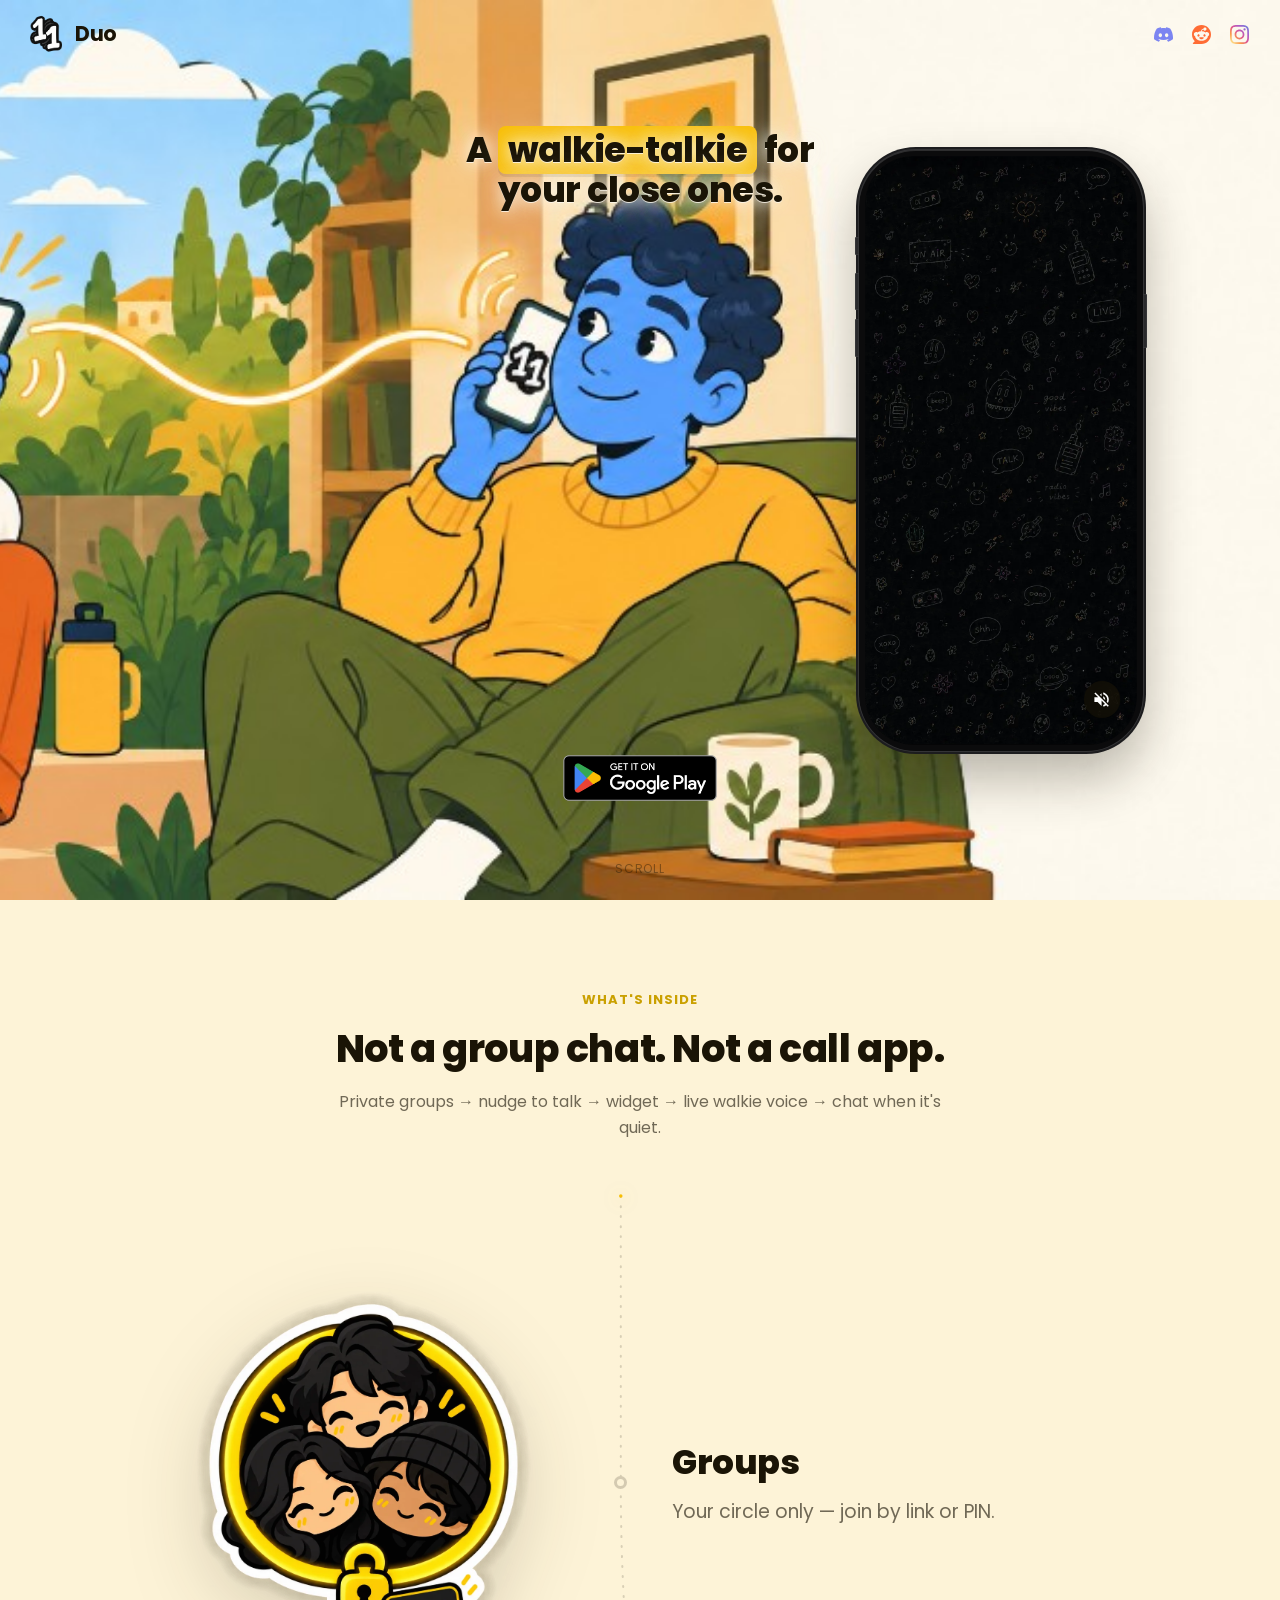
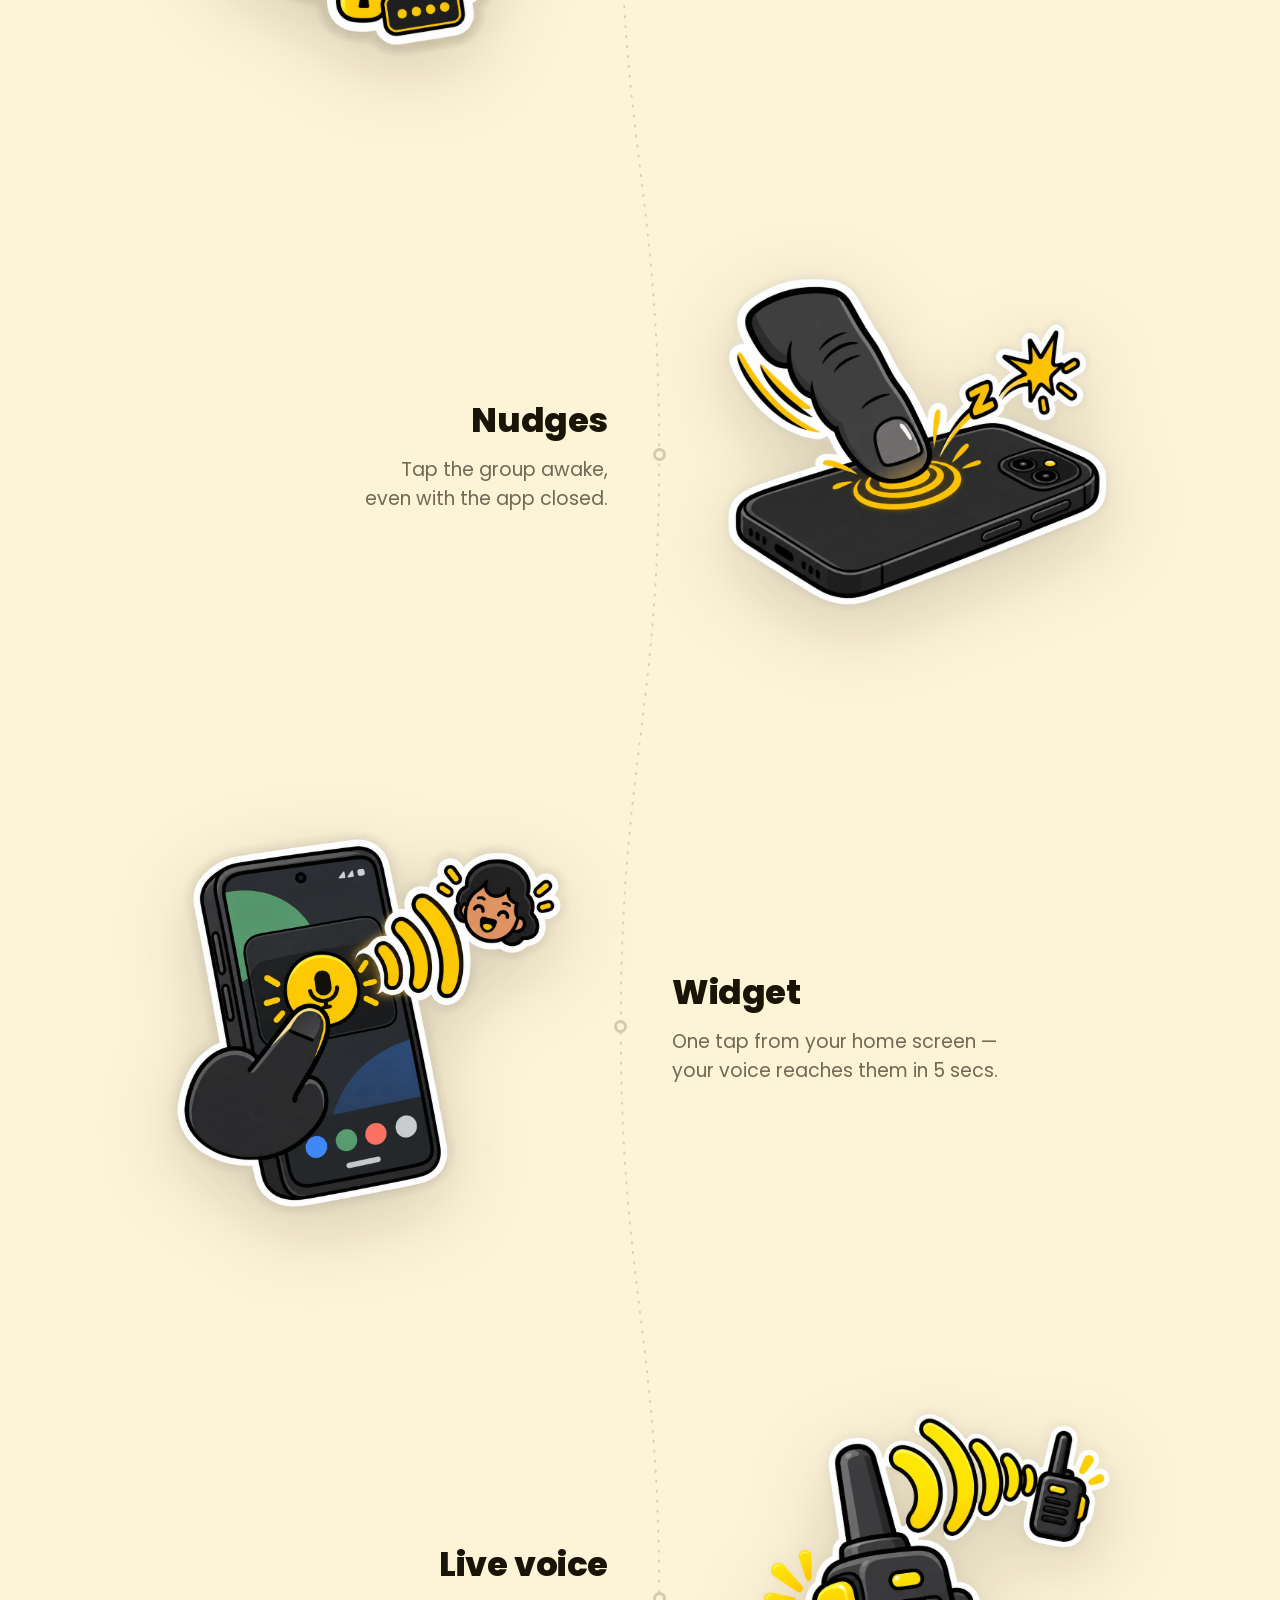
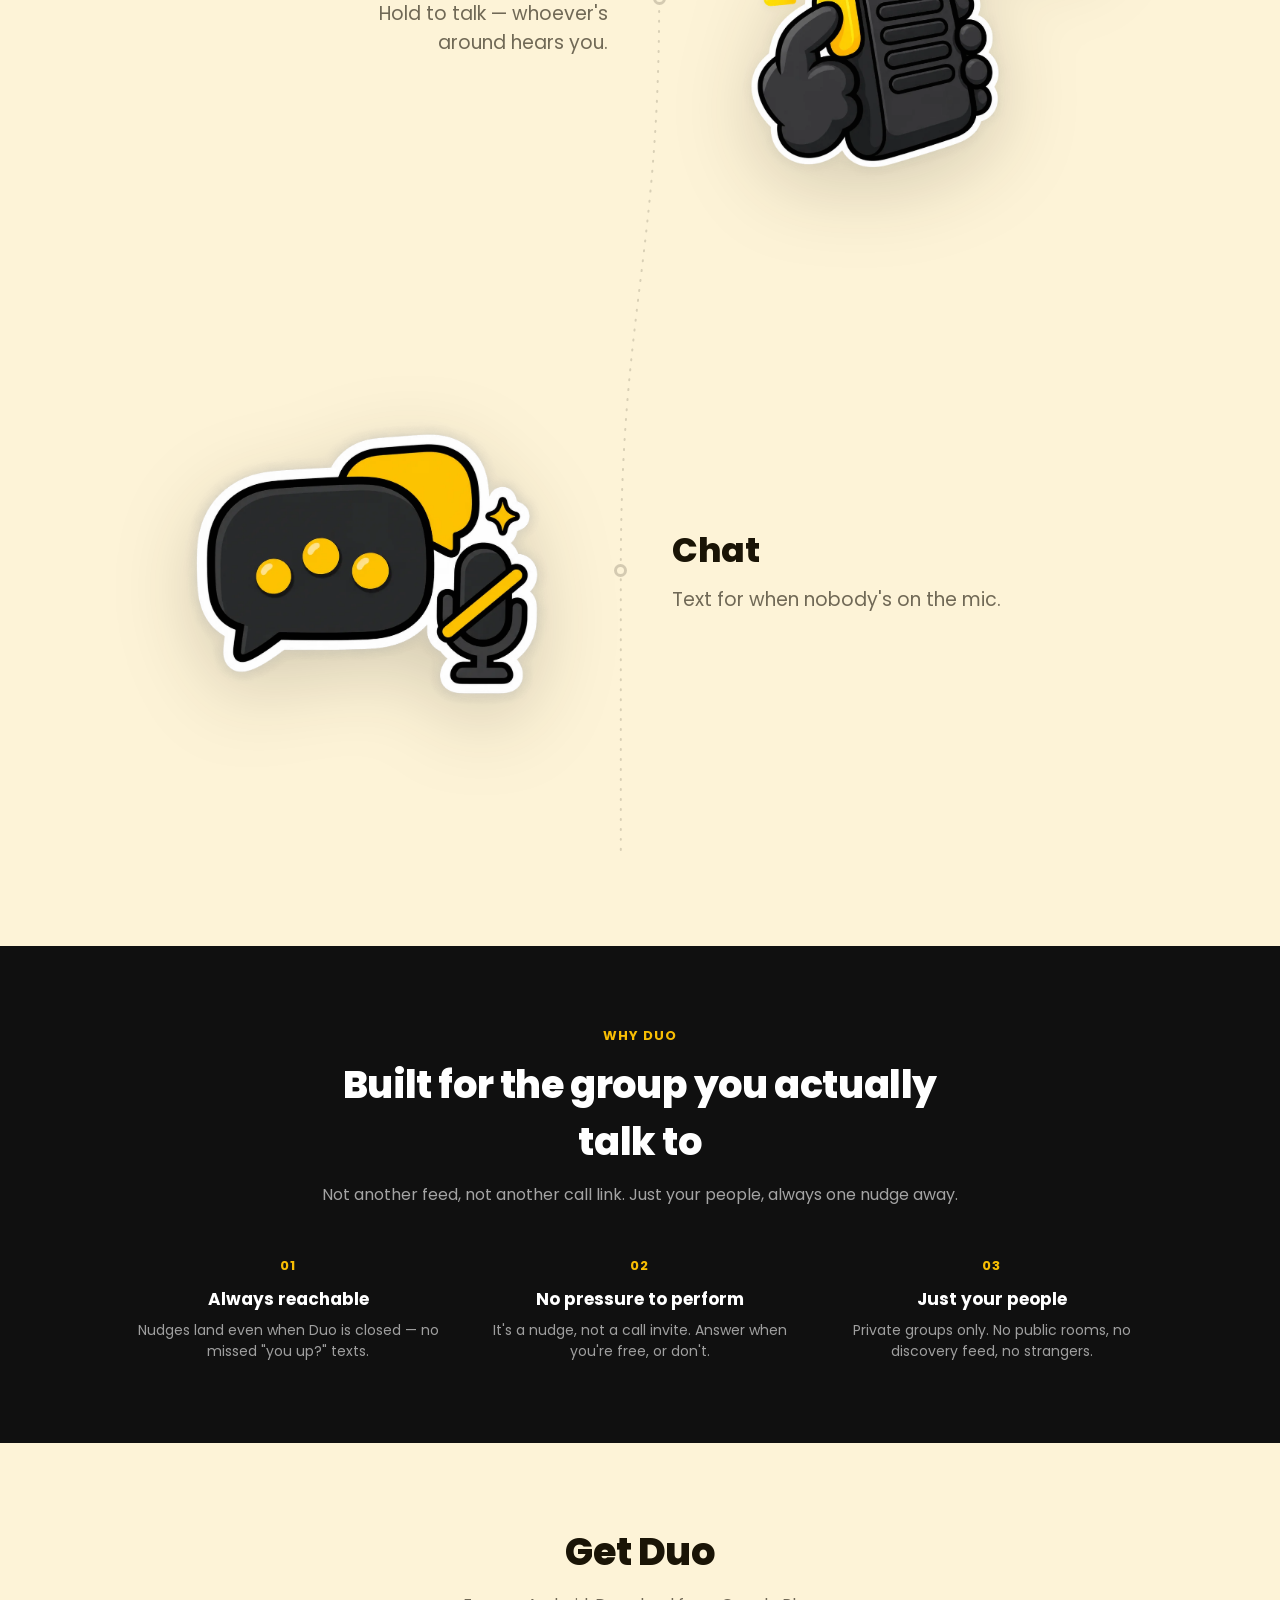
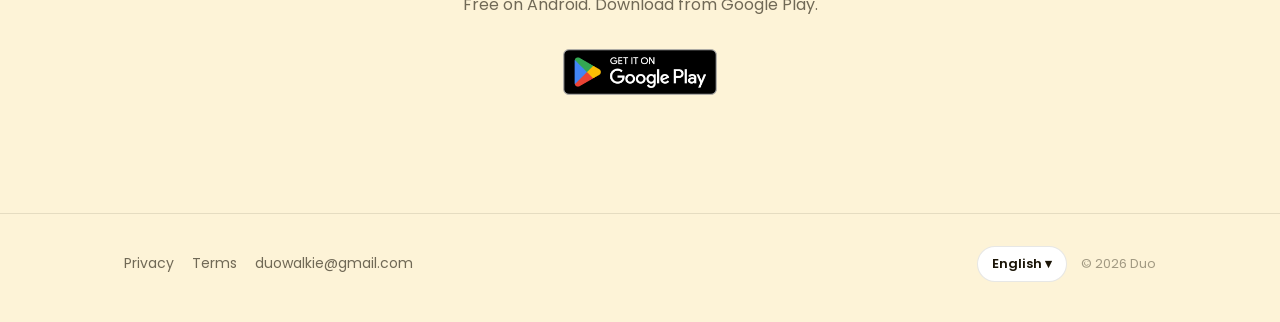
==== trial/index.html @ 5ed01f90 "Updated UI" ====
<!doctype html>
<html lang="en" data-asset-root="../">
<head>
  <meta charset="utf-8" />
  <meta name="viewport" content="width=device-width, initial-scale=1" />
  <title>Duo — a walkie-talkie for your close ones</title>
  <meta name="description" content="Duo lets private friend groups nudge, talk live, and chat. Free on Google Play." />

  <link rel="icon" href="../assets/img/logo.png" />
  <link rel="apple-touch-icon" href="../assets/img/logo.png" />

  <meta property="og:title" content="Duo — a walkie-talkie for your close ones" />
  <meta property="og:description" content="Private groups. Nudges, live voice, and chat." />
  <meta property="og:image" content="../assets/img/logo.png" />
  <meta property="og:type" content="website" />
  <meta name="twitter:card" content="summary" />

  <link rel="preconnect" href="https://fonts.googleapis.com" />
  <link href="https://fonts.googleapis.com/css2?family=Poppins:wght@400;500;600;700;800&display=swap" rel="stylesheet" />

  <link rel="stylesheet" href="../css/style.css" />
</head>
<body class="home home-trial">

  <header class="site-header">
    <div class="wrap">
      <a class="brand" href="../index.html" aria-label="Duo — home">
        <img src="../assets/img/logo.png" alt="" width="500" height="500" />
        <span class="brand-name">Duo</span>
      </a>

      <nav class="social-list" aria-label="Duo on social media">
        <a class="social-link" href="https://discord.com/invite/8R8MMz2Cd" target="_blank" rel="noopener" aria-label="Duo on Discord">
          <img src="../assets/icons/discord.svg" alt="" width="18" height="18" loading="lazy" decoding="async" />
        </a>
        <a class="social-link" href="https://www.reddit.com/r/DuoWalkie/" target="_blank" rel="noopener" aria-label="Duo on Reddit">
          <img src="../assets/icons/reddit.svg" alt="" width="18" height="18" loading="lazy" decoding="async" />
        </a>
        <a class="social-link" href="https://www.instagram.com/duo.walkie" target="_blank" rel="noopener" aria-label="Duo on Instagram">
          <img src="../assets/icons/instagram.svg" alt="" width="18" height="18" loading="lazy" decoding="async" />
        </a>
      </nav>
    </div>
  </header>

  <!-- ================= HERO ================= -->
  <section class="hero">
    <div class="hero-stage">
      <div class="hero-copy">
        <h1 class="hero-tagline" data-i18n="hero.tagline">
          A <span class="accent">walkie-talkie</span> for your close ones.
        </h1>

        <!-- <p class="hero-sub" data-i18n="hero.sub">
          Private groups. Nudges when you want to talk. Live voice when someone's around. Chat the rest of the time.
        </p> -->

        <div class="hero-actions">
          <a class="play-badge" href="https://play.google.com/store/apps/details?id=app.oneone.one_one_app" target="_blank" rel="noopener">
            <img
              src="../assets/img/google-play-badge.png"
              data-i18n-attr="alt:play.alt"
              alt="Get Duo on Google Play"
            />
          </a>
        </div>
      </div>

      <div class="hero-visual">
        <div class="phone-shell">
          <span class="phone-btn phone-btn-silent" aria-hidden="true"></span>
          <span class="phone-btn phone-btn-vol-up" aria-hidden="true"></span>
          <span class="phone-btn phone-btn-vol-down" aria-hidden="true"></span>
          <span class="phone-btn phone-btn-power" aria-hidden="true"></span>
          <div class="phone-screen">
            <video
              class="phone-video"
              data-phone-video
              src="../assets/img/app-demo.mp4"
              poster="../assets/img/app-screen.webp"
              width="852"
              height="1846"
              autoplay
              muted
              loop
              playsinline
              preload="auto"
              aria-label="Duo app demo"
            ></video>
            <button
              type="button"
              class="phone-audio"
              data-phone-audio
              aria-pressed="false"
              data-i18n-attr="aria-label:hero.unmute"
              aria-label="Unmute demo"
            >
              <svg class="phone-audio-icon phone-audio-icon-mute" viewBox="0 0 24 24" aria-hidden="true" focusable="false">
                <path fill="currentColor" d="M16.5 12c0-1.77-1.02-3.29-2.5-4.03v2.21l2.45 2.45c.03-.2.05-.41.05-.63zm2.5 0c0 .94-.2 1.82-.54 2.64l1.51 1.51C20.63 14.91 21 13.5 21 12c0-4.28-2.99-7.86-7-8.77v2.06c2.89.86 5 3.54 5 6.71zM4.27 3 3 4.27 7.73 9H3v6h4l5 5v-6.73l4.25 4.25c-.67.52-1.42.93-2.25 1.18v2.06c1.38-.31 2.63-.95 3.69-1.81L19.73 21 21 19.73l-9-9L4.27 3zM12 4 9.91 6.09 12 8.18V4z"/>
              </svg>
              <svg class="phone-audio-icon phone-audio-icon-on" viewBox="0 0 24 24" aria-hidden="true" focusable="false">
                <path fill="currentColor" d="M3 9v6h4l5 5V4L7 9H3zm13.5 3c0-1.77-1.02-3.29-2.5-4.03v8.05c1.48-.73 2.5-2.25 2.5-4.02zM14 3.23v2.06c2.89.86 5 3.54 5 6.71s-2.11 5.85-5 6.71v2.06c4.01-.91 7-4.49 7-8.77s-2.99-7.86-7-8.77z"/>
              </svg>
            </button>
          </div>
        </div>
      </div>
    </div>

    <div class="scroll-hint" data-i18n="hero.scroll">scroll</div>
  </section>

  <!-- ================= FEATURES ================= -->
  <section class="section features" id="features">
    <div class="wrap">
      <div class="section-head">
        <p class="section-kicker" data-i18n="features.kicker">What's inside</p>
        <h2 class="section-title" data-i18n="features.title">Not a group chat. Not a call app.</h2>
        <p class="section-body" data-i18n="features.body">
          Private groups → nudge to talk → widget → live walkie voice → chat when it's quiet.
        </p>
      </div>

      <div class="feature-list" data-feature-flow>
        <!-- The connecting line: geometry is measured from the real feature
             positions in js/main.js, then drawn in as the page scrolls. -->
        <svg class="feature-line" aria-hidden="true" preserveAspectRatio="none">
          <path class="feature-line-track" fill="none" vector-effect="non-scaling-stroke" />
          <path class="feature-line-flow" fill="none" vector-effect="non-scaling-stroke" />
        </svg>

        <article class="feature reveal">
          <span class="feature-node" aria-hidden="true"></span>
          <div class="feature-art">
            <picture>
              <source srcset="../assets/stickers/feature-groups.webp" type="image/webp" />
              <img src="../assets/stickers/feature-groups.png" width="1129" height="1129" alt="" loading="lazy" decoding="async" />
            </picture>
          </div>
          <div class="feature-say">
            <h3 data-i18n="features.groups.title">Groups</h3>
            <p data-i18n="features.groups.body">Your circle only — join by link or PIN.</p>
          </div>
        </article>

        <article class="feature reveal">
          <span class="feature-node" aria-hidden="true"></span>
          <div class="feature-art">
            <picture>
              <source srcset="../assets/stickers/feature-nudges.webp" type="image/webp" />
              <img src="../assets/stickers/feature-nudges.png" width="1129" height="1129" alt="" loading="lazy" decoding="async" />
            </picture>
          </div>
          <div class="feature-say">
            <h3 data-i18n="features.nudges.title">Nudges</h3>
            <p data-i18n="features.nudges.body">Tap the group awake, even with the app closed.</p>
          </div>
        </article>

        <article class="feature reveal">
          <span class="feature-node" aria-hidden="true"></span>
          <div class="feature-art">
            <picture>
              <source srcset="../assets/stickers/widget.webp" type="image/webp" />
              <img src="../assets/stickers/widget.png" width="1254" height="1254" alt="" loading="lazy" decoding="async" />
            </picture>
          </div>
          <div class="feature-say">
            <h3 data-i18n="features.widget.title">Widget</h3>
            <p data-i18n="features.widget.body">One tap from your home screen — your voice reaches them in 5 secs.</p>
          </div>
        </article>

        <article class="feature reveal">
          <span class="feature-node" aria-hidden="true"></span>
          <div class="feature-art">
            <picture>
              <source srcset="../assets/stickers/feature-voice.webp" type="image/webp" />
              <img src="../assets/stickers/feature-voice.png" width="1129" height="1129" alt="" loading="lazy" decoding="async" />
            </picture>
          </div>
          <div class="feature-say">
            <h3 data-i18n="features.voice.title">Live voice</h3>
            <p data-i18n="features.voice.body">Hold to talk — whoever's around hears you.</p>
          </div>
        </article>

        <article class="feature reveal">
          <span class="feature-node" aria-hidden="true"></span>
          <div class="feature-art">
            <picture>
              <source srcset="../assets/stickers/feature-chat.webp" type="image/webp" />
              <img src="../assets/stickers/feature-chat.png" width="1129" height="1129" alt="" loading="lazy" decoding="async" />
            </picture>
          </div>
          <div class="feature-say">
            <h3 data-i18n="features.chat.title">Chat</h3>
            <p data-i18n="features.chat.body">Text for when nobody's on the mic.</p>
          </div>
        </article>
      </div>
    </div>
  </section>

  <!-- ================= USP ================= -->
  <section class="usp-band">
    <div class="wrap">
      <div class="section-head">
        <p class="section-kicker" data-i18n="usp.kicker">Why Duo</p>
        <h2 class="section-title" data-i18n="usp.title">Built for the group you actually talk to</h2>
        <p class="section-body" data-i18n="usp.body">
          Not another feed, not another call link. Just your people, always one nudge away.
        </p>
      </div>

      <div class="usp-grid">
        <div class="usp-item">
          <div class="num" data-i18n="usp.1.num">01</div>
          <h4 data-i18n="usp.1.title">Always reachable</h4>
          <p data-i18n="usp.1.body">Nudges land even when Duo is closed — no missed "you up?" texts.</p>
        </div>
        <div class="usp-item">
          <div class="num" data-i18n="usp.2.num">02</div>
          <h4 data-i18n="usp.2.title">No pressure to perform</h4>
          <p data-i18n="usp.2.body">It's a nudge, not a call invite. Answer when you're free, or don't.</p>
        </div>
        <div class="usp-item">
          <div class="num" data-i18n="usp.3.num">03</div>
          <h4 data-i18n="usp.3.title">Just your people</h4>
          <p data-i18n="usp.3.body">Private groups only. No public rooms, no discovery feed, no strangers.</p>
        </div>
      </div>
    </div>
  </section>

  <!-- ================= CTA ================= -->
  <section class="cta-band">
    <div class="wrap">
      <h2 class="section-title" data-i18n="cta.title">Get Duo</h2>
      <p class="section-body" data-i18n="cta.body">Free on Android. Download from Google Play.</p>
      <a class="play-badge" href="https://play.google.com/store/apps/details?id=app.oneone.one_one_app" target="_blank" rel="noopener">
        <img
          src="../assets/img/google-play-badge.png"
          data-i18n-attr="alt:play.alt"
          alt="Get Duo on Google Play"
        />
      </a>
    </div>
  </section>

  <footer class="site-footer">
    <div class="wrap">
      <!-- socials now live in the header, top right -->
      <div class="footer-links">
        <a href="../privacy.html" data-i18n="nav.privacy">Privacy</a>
        <a href="../terms.html" data-i18n="nav.terms">Terms</a>
        <a href="mailto:duowalkie@gmail.com">duowalkie@gmail.com</a>
      </div>

      <div class="footer-meta">
        <div class="lang-switch">
          <button type="button" class="lang-current">English ▾</button>
          <div class="lang-menu"></div>
        </div>
        <div class="footer-copy" data-i18n="footer.copy">© 2026 Duo</div>
      </div>
    </div>
  </footer>

  <script src="../js/i18n.js"></script>
  <script src="../js/main.js"></script>
</body>
</html>
---- css/style.css ----
/* Duo marketing site — shared styles */

:root {
  --yellow: #f8be03;
  --yellow-deep: #caa000;
  --bg: #fdf3d7;              /* light warm tint of brand yellow */
  --bg-soft: #fbe9b8;
  --ink: #1a1406;             /* near-black, warm */
  --ink-soft: rgba(26, 20, 6, 0.62);
  --ink-faint: rgba(26, 20, 6, 0.4);
  --card: #ffffff;
  --card-border: rgba(26, 20, 6, 0.1);
  --phone-frame: #101010;
  --max: 1080px;
  --radius: 20px;
  --header-h: 68px;           /* 44px mark + 12px padding top and bottom */
}

* { box-sizing: border-box; }

html, body {
  margin: 0;
  padding: 0;
}

body {
  background: var(--bg);
  color: var(--ink);
  font-family: "Poppins", -apple-system, "Segoe UI", Roboto, sans-serif;
  -webkit-font-smoothing: antialiased;
  overflow-x: hidden;
}

img { max-width: 100%; display: block; }

a { color: inherit; text-decoration: none; }

.wrap {
  max-width: var(--max);
  margin: 0 auto;
  padding: 0 24px;
  position: relative;
}

/* ---------- header ---------- */

.site-header {
  position: sticky;
  top: 0;
  z-index: 40;
  background: linear-gradient(to bottom, rgba(253, 243, 215, 0.92), rgba(253, 243, 215, 0.7));
  backdrop-filter: blur(6px);
  transition: background 0.25s ease, backdrop-filter 0.25s ease;
}

/* On the homepage the hero art runs up underneath the bar, so the bar starts
   clear and only takes a background once you have scrolled off the top. */
.home .site-header {
  background: none;
  backdrop-filter: none;
}

.home .site-header.is-stuck {
  background: linear-gradient(to bottom, rgba(253, 243, 215, 0.92), rgba(253, 243, 215, 0.7));
  backdrop-filter: blur(6px);
}

/* full bleed: brand hard left, socials hard right */
.site-header .wrap {
  max-width: none;
  display: flex;
  align-items: center;
  justify-content: space-between;
  gap: 16px;
  padding: 12px clamp(14px, 1.8vw, 30px);
}

.brand {
  display: inline-flex;
  align-items: center;
  gap: 8px;
  text-decoration: none;
  color: var(--ink);
}

.brand img { height: 44px; width: 44px; }

.brand-name {
  font-size: 1.3rem;
  font-weight: 700;
  letter-spacing: -0.02em;
  line-height: 1;
}

/* ---------- social links (header, top right) ---------- */

.social-list {
  display: flex;
  align-items: center;
  gap: 4px;
}

/* icon only, no chrome until you reach for it */
.social-link {
  display: inline-flex;
  align-items: center;
  justify-content: center;
  width: 34px;
  height: 34px;
  border-radius: 50%;
  opacity: 0.78;
  transition: opacity 0.18s ease, background 0.18s ease, transform 0.18s ease;
}

.social-link img {
  width: 19px;
  height: 19px;
  flex: none;
}

.social-link:hover,
.social-link:focus-visible {
  opacity: 1;
  background: rgba(26, 20, 6, 0.06);
  transform: translateY(-1px);
}

/* language switcher (lives in the footer) */

.lang-switch {
  position: relative;
}

.lang-switch button {
  font-family: inherit;
  background: var(--card);
  border: 1px solid var(--card-border);
  border-radius: 999px;
  padding: 7px 14px;
  font-size: 13px;
  font-weight: 600;
  cursor: pointer;
  color: var(--ink);
  display: flex;
  align-items: center;
  gap: 6px;
}

.lang-menu {
  position: absolute;
  left: 0;
  bottom: calc(100% + 8px);
  background: var(--card);
  border: 1px solid var(--card-border);
  border-radius: 14px;
  padding: 6px;
  min-width: 150px;
  box-shadow: 0 12px 30px rgba(26, 20, 6, 0.12);
  display: none;
  flex-direction: column;
  z-index: 5;
}

.lang-menu.open { display: flex; }

.lang-menu button {
  background: none;
  border: none;
  text-align: left;
  padding: 9px 12px;
  border-radius: 9px;
  font-size: 14px;
  font-weight: 500;
  cursor: pointer;
  color: var(--ink);
  font-family: inherit;
}

.lang-menu button:hover,
.lang-menu button[aria-current="true"] {
  background: var(--bg-soft);
}

/* ---------- hero ---------- */

/* The hero reserves an empty lane top and bottom. Those two strips — plus the
   band between the two columns — are the only places stickers are allowed to
   land, which is what keeps them off the copy at every viewport size. */

.hero {
  /* Viewport-relative sizing keeps the composition stable when desktop
     browser zoom changes the CSS viewport dimensions. */
  --phone-w: max(284px, min(20.8vw, 42.5vh));
  position: relative;
  /* one full screen, starting under the header so the art fills it edge to edge */
  min-height: 100vh;
  display: grid;
  padding: 0;
  overflow: hidden;
  margin-top: calc(-1 * var(--header-h));
}

/* The illustration is the left half of the screen, top to bottom. The copy is
   centred on the page, so it straddles the art's right edge; the phone sits
   in the clear right half, vertically centred. */

.hero-explainer {
  position: absolute;
  top: 0;
  left: 0;
  bottom: 0;
  /* Left half of the centred stage — stays locked to the phone column */
  width: 50%;
  margin: 0;
  z-index: 1;
}

.hero-stage {
  position: relative;
  z-index: 2;
  width: 100%;
  min-height: 100%;
  padding: 0 max(20px, 2.6vw);
  display: grid;
  grid-template-columns: minmax(0, 1fr) var(--phone-w);
  align-items: center;
  column-gap: max(16px, 2.5vw);
}

/* full height and centred on the page: the title rides high, the CTA sits low */
.hero-copy {
  position: absolute;
  z-index: 3;
  top: 0;
  bottom: 0;
  left: 50%;
  transform: translateX(-50%);
  width: max(500px, 29vw);
  display: flex;
  flex-direction: column;
  align-items: center;
  justify-content: space-between;
  /* the extra top allowance keeps the headline clear of the header bar */
  padding: calc(var(--header-h) + max(28px, 7vh)) 0 max(36px, 9vh);
  text-align: center;
}

/* the left half of the copy sits on the artwork — a faint halo in the page
   colour keeps it readable there without a panel behind it */
.hero-copy .hero-tagline,
.hero-copy .hero-sub {
  text-shadow:
    0 1px 0 rgba(253, 243, 215, 0.7),
    0 0 16px rgba(253, 243, 215, 0.85),
    0 0 32px rgba(253, 243, 215, 0.6);
}

.hero-actions { margin-top: 0; }

.hero-cta {
  display: flex;
  flex-direction: column;
  align-items: center;
  gap: 14px;
}

.hero-visual {
  grid-column: 2;
  grid-row: 1;
  position: relative;
  width: var(--phone-w);
  justify-self: end;
  /* Pull inward from the right edge so it sits toward centre, still on the right */
  margin-right: calc(max(36px, 7vw) + var(--phone-w) * 0.05);
  align-self: center;
}

/* ---------- hero illustration carousel ---------- *
 * Slides stacked in one frame. The frame clips, so a slide only has to
 * move by its own height to be gone: the outgoing one rides up and out while
 * the next rides up into place. Slides waiting their turn are "parked" below
 * with transitions off, so resetting them is instant and never visible.      */

.hero-carousel {
  position: relative;
  width: 100%;
  height: 100%;
  overflow: hidden;
  background: var(--bg);
}

.hero-slide {
  position: absolute;
  inset: 0;
  display: block;
  transform: translateY(100%);
  transition: transform 0.9s cubic-bezier(0.66, 0, 0.34, 1);
  will-change: transform;
}

.hero-slide img {
  width: 100%;
  height: 100%;
  object-fit: cover;
  display: block;
}

.hero-slide.is-active { transform: translateY(0); }
.hero-slide.is-out    { transform: translateY(-100%); }
.hero-slide.is-parked { transition: none; }

.hero-tagline {
  font-size: max(34px, min(2.7vw, 4.8vh));
  font-weight: 800;
  letter-spacing: -0.5px;
  line-height: 1.15;
  margin: 0 auto;
  max-width: 22ch;
  text-wrap: balance;
}

.hero-tagline .accent {
  color: var(--ink);
  background: var(--yellow);
  padding: 0 10px;
  border-radius: 8px;
  box-shadow: 0 3px 0 rgba(26,20,6,0.12);
}

.hero-sub {
  font-size: 16px;
  color: var(--ink);
  max-width: 400px;
  margin: 16px auto 0;
  line-height: 1.5;
}

.hero-sub2 {
  font-size: clamp(15px, 1.25vw, 17px);
  font-weight: 600;
  color: var(--ink);
  max-width: 34ch;
  margin: 0;
  line-height: 1.5;
  text-shadow:
    0 1px 0 rgba(253, 243, 215, 0.95),
    0 0 18px rgba(253, 243, 215, 1),
    0 0 36px rgba(253, 243, 215, 0.95),
    0 0 56px rgba(253, 243, 215, 0.8);
}

/* phone frame — clean chassis; video already has status bar + UI */

.phone-shell {
  --bezel: calc(var(--phone-w) * 0.022);
  --r-outer: calc(var(--phone-w) * 0.2);
  --r-screen: calc(var(--phone-w) * 0.168);
  position: relative;
  width: var(--phone-w);
  border-radius: var(--r-outer);
  background: #0b0b0c;
  padding: var(--bezel);
  box-shadow:
    0 0 0 1px rgba(255, 255, 255, 0.1),
    0 0 0 3px #1c1c1e,
    0 26px 52px rgba(26, 20, 6, 0.3),
    inset 0 1px 0 rgba(255, 255, 255, 0.14);
  z-index: 3;
  will-change: transform;
}

/* hardware buttons */
.phone-btn {
  position: absolute;
  background: #2a2a2c;
  box-shadow: inset 0 0 0 0.5px rgba(255, 255, 255, 0.1);
}

.phone-btn-silent {
  left: -1.5%;
  top: 14.5%;
  width: 1.35%;
  height: 3%;
  border-radius: 1px 0 0 1px;
}

.phone-btn-vol-up {
  left: -1.5%;
  top: 20.5%;
  width: 1.35%;
  height: 6.2%;
  border-radius: 1px 0 0 1px;
}

.phone-btn-vol-down {
  left: -1.5%;
  top: 28.2%;
  width: 1.35%;
  height: 6.2%;
  border-radius: 1px 0 0 1px;
}

.phone-btn-power {
  right: -1.5%;
  top: 24%;
  width: 1.35%;
  height: 9%;
  border-radius: 0 1px 1px 0;
}

/* Screen glass: clips the square video into the phone curves */
.phone-screen {
  position: relative;
  width: 100%;
  /* Match typical phone-recording proportions so status bar stays in frame */
  aspect-ratio: 9 / 19.5;
  border-radius: var(--r-screen);
  overflow: hidden;
  isolation: isolate;
  background: #000;
  clip-path: inset(0 round var(--r-screen));
  -webkit-clip-path: inset(0 round var(--r-screen));
  box-shadow: inset 0 0 0 1px rgba(255, 255, 255, 0.05);
}

.phone-video {
  position: absolute;
  inset: 0;
  display: block;
  width: 100%;
  height: 100%;
  border: 0;
  border-radius: var(--r-screen);
  /* Keep the full recording in view — no top crop of the status bar */
  object-fit: contain;
  object-position: center top;
  background: #000;
  pointer-events: none;
  transform: translateZ(0);
}

/* One control: muted by default, click to unmute (and back) */
.phone-audio {
  position: absolute;
  right: 6%;
  bottom: 4.5%;
  z-index: 4;
  width: calc(var(--phone-w) * 0.13);
  height: calc(var(--phone-w) * 0.13);
  min-width: 30px;
  min-height: 30px;
  max-width: 40px;
  max-height: 40px;
  padding: 0;
  border: none;
  border-radius: 50%;
  background: rgba(26, 20, 6, 0.55);
  color: #fff;
  backdrop-filter: blur(8px);
  -webkit-backdrop-filter: blur(8px);
  box-shadow: 0 4px 14px rgba(0, 0, 0, 0.28);
  cursor: pointer;
  display: inline-flex;
  align-items: center;
  justify-content: center;
  transition: background 0.18s ease, transform 0.18s ease;
}

.phone-audio:hover,
.phone-audio:focus-visible {
  background: rgba(26, 20, 6, 0.78);
  transform: scale(1.06);
  outline: none;
}

.phone-audio:focus-visible {
  box-shadow:
    0 0 0 2px var(--bg),
    0 0 0 4px var(--yellow);
}

.phone-audio-icon {
  width: 52%;
  height: 52%;
  display: none;
}

.phone-audio[aria-pressed="false"] .phone-audio-icon-mute,
.phone-audio[aria-pressed="true"] .phone-audio-icon-on {
  display: block;
}

.phone-audio[aria-pressed="true"] {
  background: rgba(248, 190, 3, 0.92);
  color: var(--ink);
}

/* play badge */

.play-badge img {
  height: max(68px, min(4.8vw, 8.5vh));
  width: auto;
}

.play-badge {
  display: inline-block;
}

/* scroll hint */

.scroll-hint {
  position: absolute;
  bottom: 22px;
  left: 50%;
  transform: translateX(-50%);
  font-size: 12px;
  color: var(--ink-faint);
  letter-spacing: 0.06em;
  text-transform: uppercase;
  z-index: 2;
}

/* ---------- sections ---------- */

.section {
  padding: 90px 0;
}

.section-head {
  text-align: center;
  max-width: 640px;
  margin: 0 auto 48px;
}

.section-kicker {
  font-size: 13px;
  font-weight: 700;
  letter-spacing: 0.08em;
  text-transform: uppercase;
  color: var(--yellow-deep);
  margin: 0 0 10px;
}

.section-title {
  font-size: clamp(26px, 4vw, 38px);
  font-weight: 800;
  letter-spacing: -0.4px;
  margin: 0 0 12px;
}

.section-body {
  color: var(--ink-soft);
  font-size: 16px;
  line-height: 1.6;
  margin: 0;
}

/* ---------- features: four big illustrations ---------- */

.features .section-head { margin-bottom: clamp(24px, 5vw, 56px); }

.feature-list {
  display: flex;
  flex-direction: column;
  position: relative;
  --bow: clamp(9px, 1.5vw, 24px);
}

.feature {
  display: grid;
  grid-template-columns: 1fr 1fr;
  align-items: center;
  gap: clamp(20px, 5vw, 72px);
  padding: clamp(36px, 6vw, 76px) 0;
  position: relative;
  z-index: 1;
}

.feature:nth-of-type(even) .feature-art { order: 2; }

/* ---------- the line that connects the four features ---------- */

.feature-line {
  position: absolute;
  inset: 0;
  width: 100%;
  height: 100%;
  overflow: visible;
  pointer-events: none;
  z-index: 0;
}

.feature-line-track {
  stroke: rgba(26, 20, 6, 0.16);
  stroke-width: 2;
  stroke-linecap: round;
  stroke-dasharray: 1 9;
}

.feature-line-flow {
  stroke: var(--yellow);
  stroke-width: 3.5;
  stroke-linecap: round;
  filter: drop-shadow(0 2px 8px rgba(248, 190, 3, 0.5));
}

.feature-node {
  position: absolute;
  top: 50%;
  left: calc(50% - var(--bow));
  width: 13px;
  height: 13px;
  margin: -6.5px 0 0 -6.5px;
  border-radius: 50%;
  background: var(--bg);
  border: 3px solid rgba(26, 20, 6, 0.18);
  z-index: 2;
  transition: background 0.35s ease, border-color 0.35s ease,
    box-shadow 0.35s ease, transform 0.35s ease;
}

.feature:nth-of-type(even) .feature-node { left: calc(50% + var(--bow)); }

.feature-node.lit {
  background: var(--yellow);
  border-color: var(--yellow);
  box-shadow: 0 0 0 6px rgba(248, 190, 3, 0.22);
  transform: scale(1.12);
}

.feature-art img {
  width: 100%;
  max-width: 420px;
  height: auto;
  margin: 0 auto;
  filter: drop-shadow(0 22px 40px rgba(26, 20, 6, 0.18));
}

.feature-say h3 {
  font-size: clamp(24px, 3.4vw, 34px);
  font-weight: 800;
  letter-spacing: -0.4px;
  margin: 0 0 10px;
}

.feature-say p {
  font-size: clamp(16px, 1.8vw, 19px);
  color: var(--ink-soft);
  line-height: 1.5;
  margin: 0;
  max-width: 32ch;
  text-wrap: balance;
}

.feature:nth-of-type(even) .feature-say { justify-self: end; text-align: right; }
.feature:nth-of-type(even) .feature-say p { margin-left: auto; }

/* scroll reveal */

.reveal {
  opacity: 0;
  transform: translateY(20px);
  transition: opacity 0.6s ease, transform 0.6s ease;
}

.reveal.in {
  opacity: 1;
  transform: none;
}

/* usp band */

.usp-band {
  background: var(--phone-frame);
  color: #fff;
  padding: 80px 0;
}

.usp-band .section-kicker { color: var(--yellow); }
.usp-band .section-title { color: #fff; }
.usp-band .section-body { color: rgba(255,255,255,0.62); }

.usp-grid {
  display: grid;
  grid-template-columns: repeat(3, 1fr);
  gap: 24px;
  margin-top: 40px;
}

.usp-item {
  text-align: center;
  padding: 0 8px;
}

.usp-item .num {
  font-size: 13px;
  font-weight: 700;
  color: var(--yellow);
  letter-spacing: 0.08em;
  margin-bottom: 10px;
}

.usp-item h4 {
  font-size: 17px;
  margin: 0 0 8px;
  font-weight: 700;
}

.usp-item p {
  font-size: 14px;
  color: rgba(255,255,255,0.6);
  margin: 0;
  line-height: 1.55;
}

/* cta band */

.cta-band {
  text-align: center;
  padding: 80px 0 100px;
}

.cta-band .play-badge {
  margin-top: 20px;
}

/* ---------- footer ---------- */

.site-footer {
  border-top: 1px solid var(--card-border);
  padding: 32px 0 40px;
}

.site-footer .wrap {
  display: flex;
  flex-wrap: wrap;
  align-items: center;
  justify-content: space-between;
  gap: 16px;
}

.footer-links {
  display: flex;
  gap: 18px;
  font-size: 14px;
  color: var(--ink-soft);
  flex-wrap: wrap;
}

.footer-links a:hover { color: var(--ink); }

.footer-meta {
  display: flex;
  align-items: center;
  gap: 14px;
  flex-wrap: wrap;
}

.footer-copy {
  font-size: 13px;
  color: var(--ink-faint);
}

/* ---------- legal pages ---------- */

.legal-page .wrap { max-width: 760px; }

.legal-header {
  padding: 56px 0 20px;
}

.legal-header h1 {
  font-size: clamp(28px, 4vw, 40px);
  font-weight: 800;
  margin: 0 0 6px;
  letter-spacing: -0.4px;
}

.legal-updated {
  font-size: 13px;
  color: var(--ink-faint);
}

.legal-body {
  padding-bottom: 80px;
}

.legal-section {
  padding: 22px 0;
  border-bottom: 1px solid var(--card-border);
}

.legal-section:last-child { border-bottom: none; }

.legal-section h2 {
  font-size: 17px;
  font-weight: 700;
  margin: 0 0 10px;
  letter-spacing: -0.1px;
}

.legal-section p {
  font-size: 15px;
  line-height: 1.7;
  color: var(--ink-soft);
  margin: 0;
}

.legal-section a { color: var(--yellow-deep); font-weight: 600; }

/* ---------- 404 ---------- */

.not-found {
  min-height: 80vh;
  display: flex;
  flex-direction: column;
  align-items: center;
  justify-content: center;
  text-align: center;
  gap: 16px;
  padding: 40px 24px;
}

.not-found img { width: 96px; }

.not-found h1 { font-size: 26px; margin: 0; }

.not-found a {
  font-weight: 700;
  color: var(--yellow-deep);
  text-decoration: underline;
}

/* ---------- responsive ---------- */

/* Touch devices use the stacked composition sooner. On desktop, keeping the
   wide composition down to 760px prevents browser zoom from unexpectedly
   moving every hero element into a different layout. */
@media (max-width: 760px), (max-width: 1040px) and (pointer: coarse) {
  .hero {
    --phone-w: clamp(220px, 42vw, 280px);
    min-height: 0;
    padding: calc(var(--header-h) + 28px) 0 72px;
  }

  .hero-stage {
    width: 100%;
    max-width: 720px;
    min-height: 0;
    margin: 0 auto;
    padding: 0 24px;
    grid-template-columns: minmax(0, 1fr);
    justify-items: center;
    text-align: center;
    row-gap: 26px;
    column-gap: 0;
  }

  .hero-copy,
  .hero-explainer,
  .hero-visual { grid-column: 1; }

  /* back to a plain stacked block: in the flow, no stretch, no straddle */
  .hero-copy {
    position: static;
    transform: none;
    width: 100%;
    grid-row: 1;
    display: block;
    padding: 0;
  }

  .hero-copy .hero-tagline,
  .hero-copy .hero-sub { text-shadow: none; }

  .hero-actions { margin-top: 0; }
  .hero-cta { margin-top: 26px; }
  .hero-visual {
    grid-row: 2;
    width: var(--phone-w);
    justify-self: center;
    margin-right: 0;
  }

  .hero-explainer {
    position: static;
    grid-row: 3;
    height: auto;
    width: 100%;
    max-width: min(82vw, 400px);
  }

  .hero-carousel {
    height: auto;
    aspect-ratio: 1122 / 1402;
    border-radius: clamp(18px, 4vw, 26px);
    box-shadow:
      0 24px 54px rgba(26, 20, 6, 0.18),
      0 0 0 1px rgba(26, 20, 6, 0.06);
  }

  .hero-tagline { font-size: clamp(32px, 5.6vw, 48px); max-width: 18ch; }
  .play-badge img { height: clamp(64px, 14vw, 80px); }
}

@media (max-width: 860px) {
  .feature {
    grid-template-columns: 1fr;
    justify-items: center;
    text-align: center;
    gap: 18px;
    padding: clamp(30px, 7vw, 56px) 0;
  }

  .feature:nth-of-type(even) .feature-art { order: 0; }

  .feature:nth-of-type(even) .feature-say {
    justify-self: center;
    text-align: center;
  }

  .feature-say p { max-width: 30ch; margin: 0 auto; }
  .feature-art img { max-width: min(70vw, 340px); }

  /* the line runs down the left margin instead of through the middle */
  .feature-list { --bow: 0px; }
  .feature-node,
  .feature:nth-of-type(even) .feature-node { left: 6px; }
}

@media (max-width: 720px) {
  .usp-grid { grid-template-columns: 1fr; gap: 32px; }
  .section { padding: 64px 0; }
  .hero { min-height: 100vh; }
  .site-footer .wrap { justify-content: center; text-align: center; }
  .footer-meta { justify-content: center; width: 100%; }
  .site-footer .lang-menu { left: 50%; transform: translateX(-50%); }

}

@media (max-width: 560px) {
  .social-list { gap: 6px; }
}

/* Trial first screen (/trial): one illustration fills the hero.
   Cream matches the empty right side of the artwork so the phone
   and headline sit on it. The homepage carousel is not used here. */
.home-trial .hero {
  min-height: 100vh;
  background-color: #fcf8ed;
  background-image: url("../assets/img/hero-trial.jpg");
  background-repeat: no-repeat;
  background-position: center center;
  background-size: cover;
}

.home-trial .hero-copy .hero-tagline {
  text-shadow:
    0 1px 0 rgba(252, 248, 237, 0.8),
    0 0 16px rgba(252, 248, 237, 0.92),
    0 0 32px rgba(252, 248, 237, 0.75);
}

@media (max-width: 760px), (max-width: 1040px) and (pointer: coarse) {
  /* The artwork is very wide. On a tall phone, cover would crop it to a
     slice, so show the full scene across the top and let the matching
     cream fill the rest of the first screen under the phone. */
  .home-trial .hero {
    background-position: center top;
    background-size: 100% auto;
  }
}

@media (prefers-reduced-motion: reduce) {
  /* no travel — the slides cross-fade in place instead */
  .hero-slide {
    transform: none !important;
    opacity: 0;
    transition: opacity 0.6s ease;
  }
  .hero-slide.is-active { opacity: 1; }
  .hero-slide.is-parked { transition: none; }
  .reveal { opacity: 1; transform: none; transition: none; }
  .feature-node { transition: none; }
  .phone-shell { transform: none !important; }
}
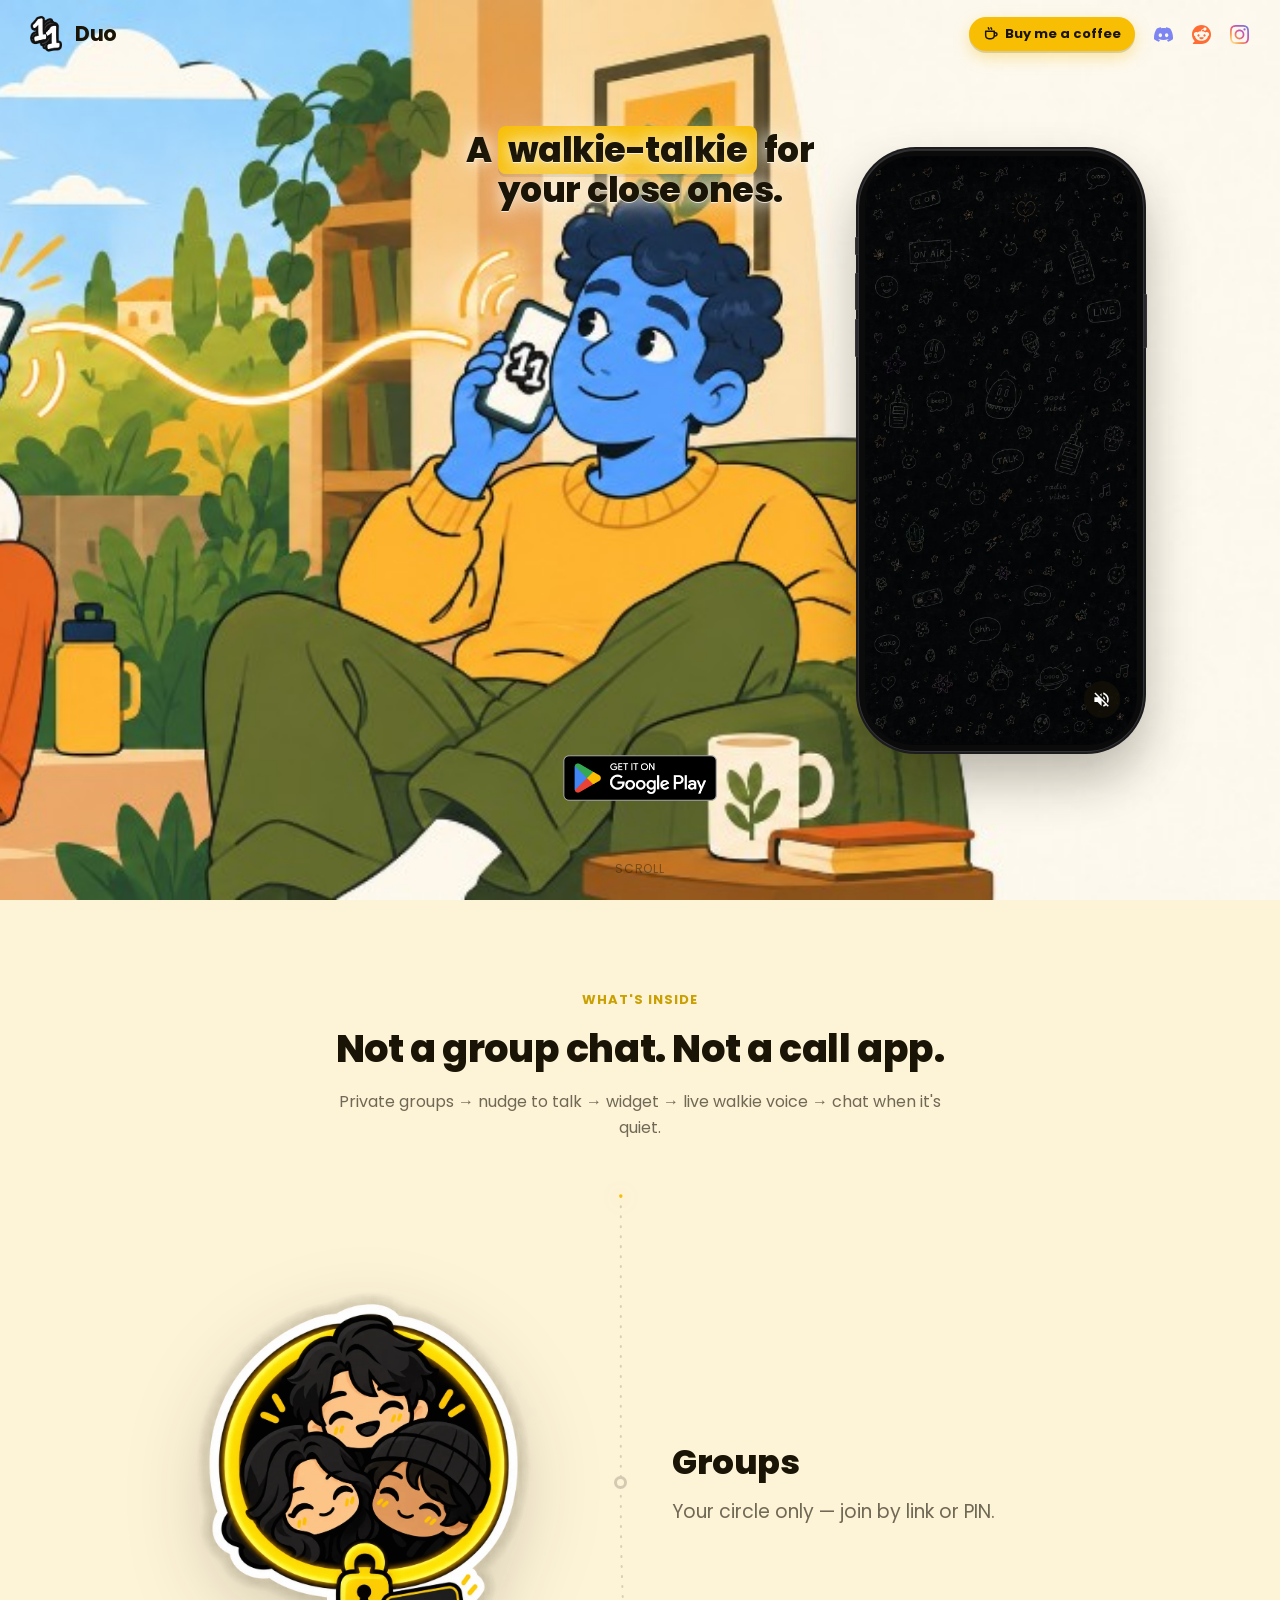
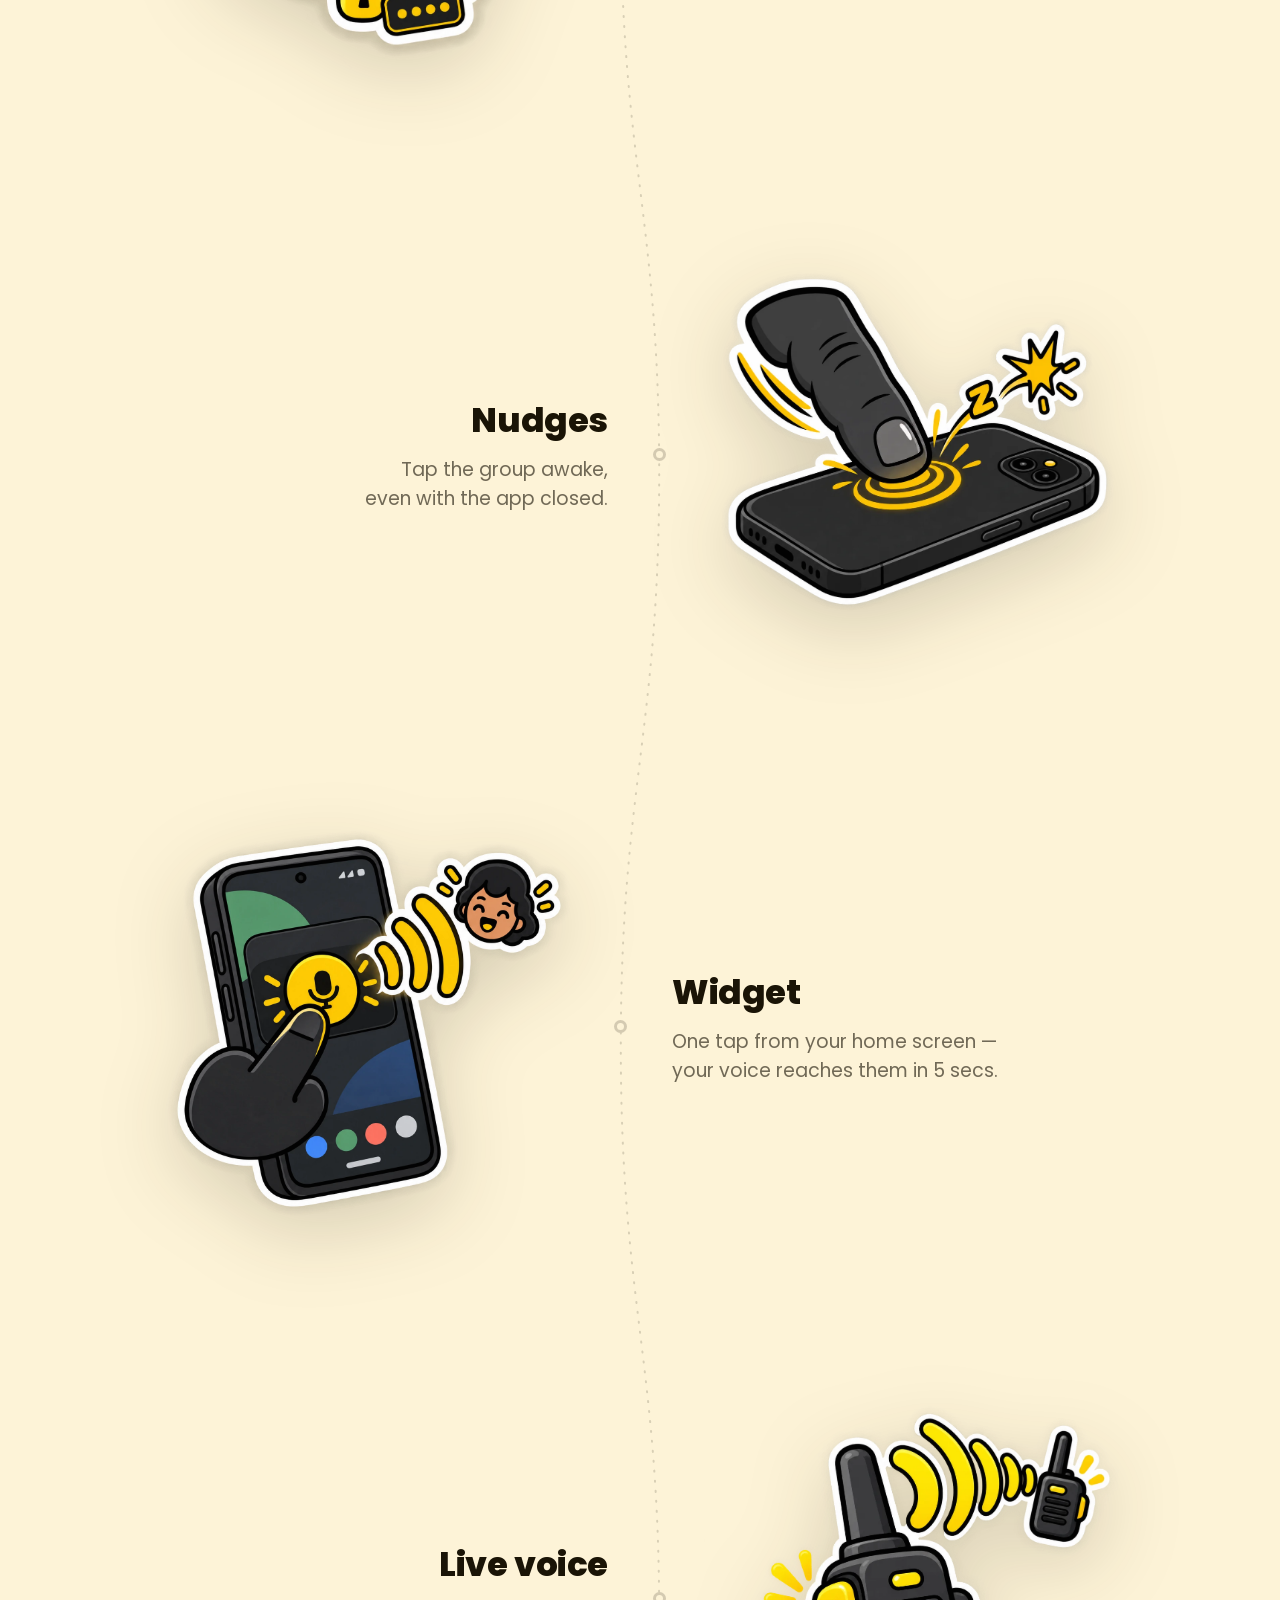
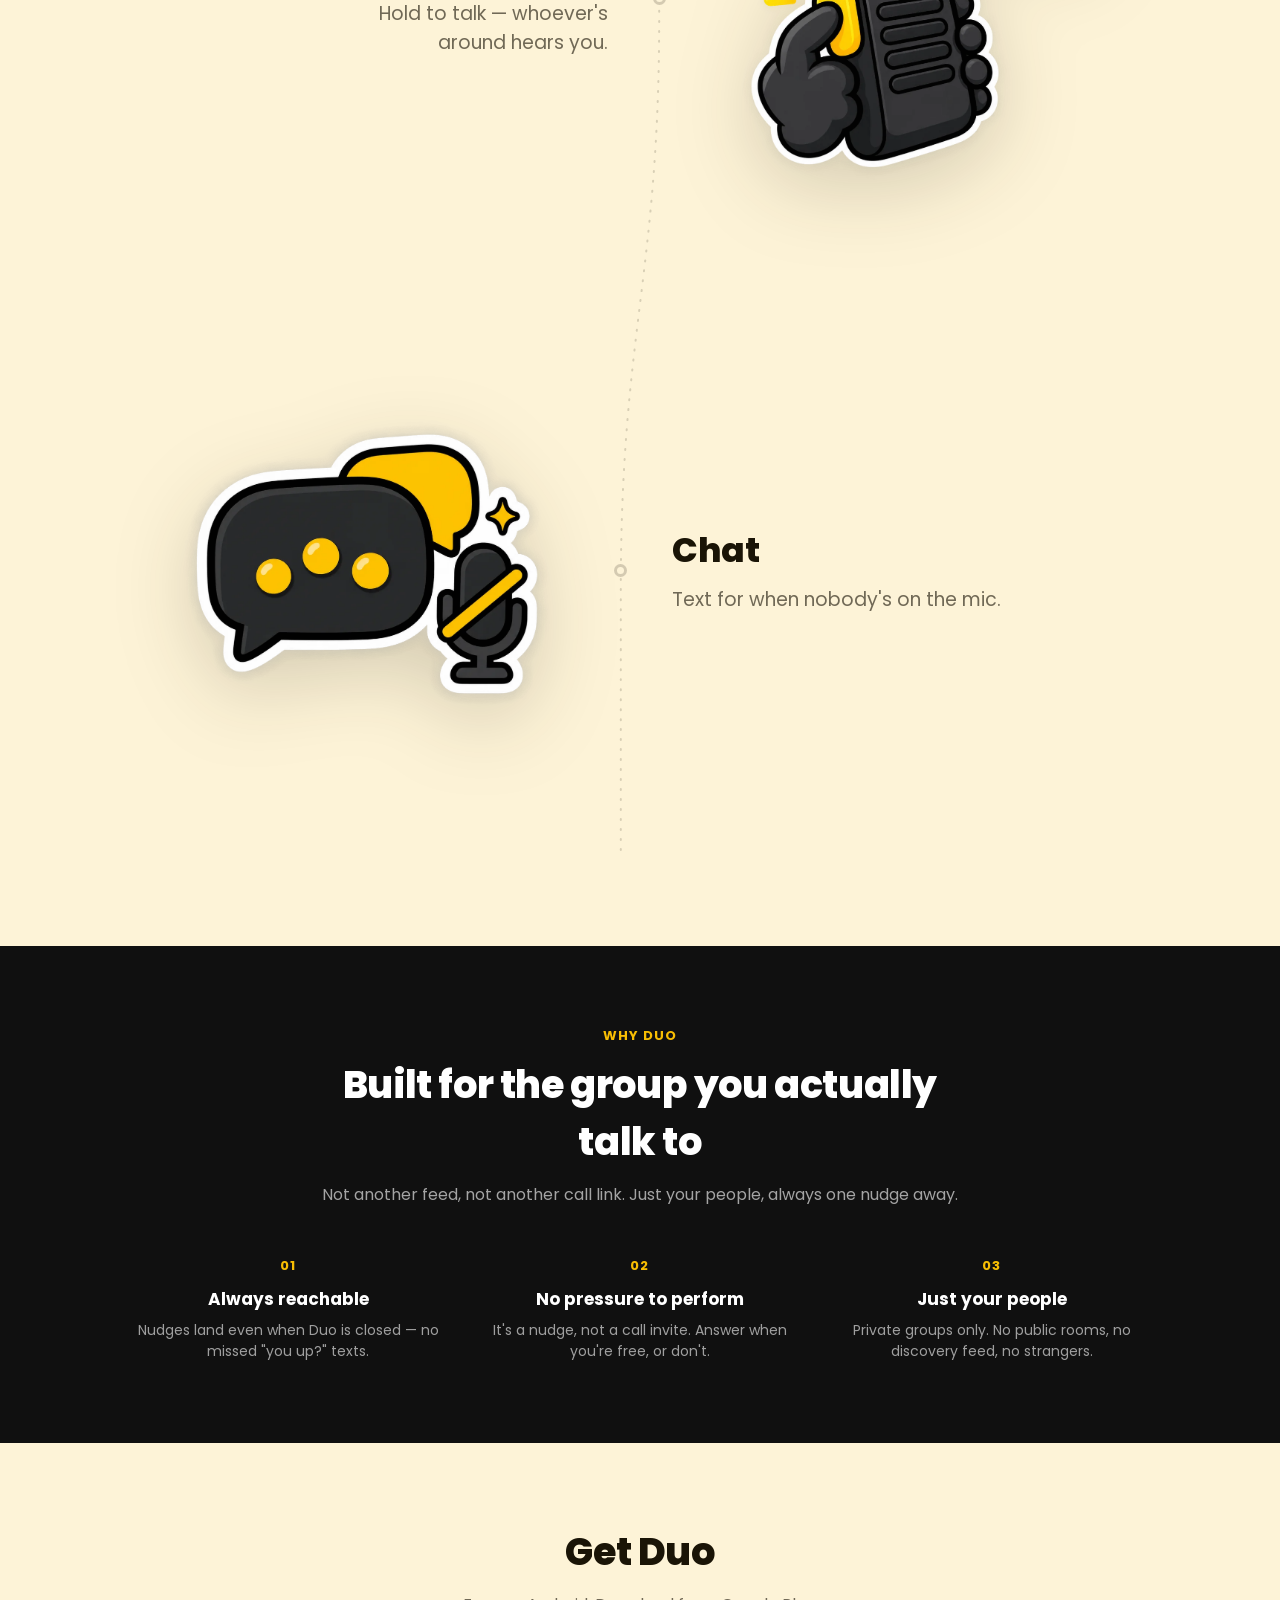
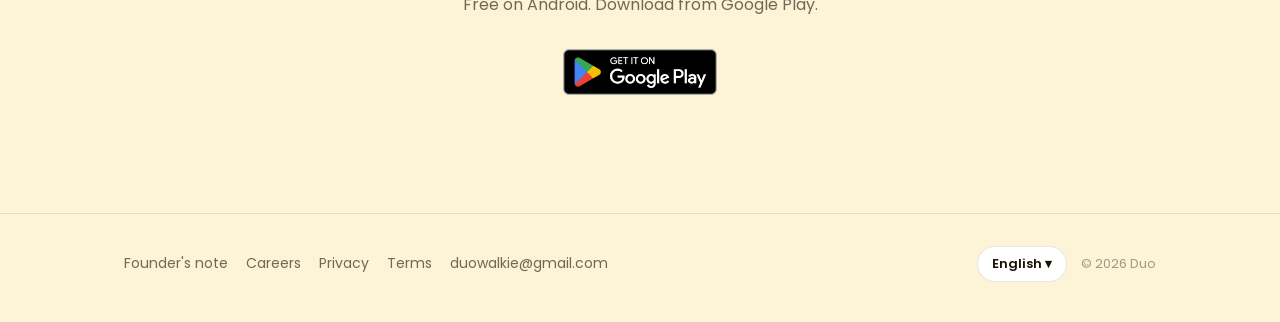
==== commit 208d1452: "Add founder's note and careers pages, coffee support links - New founders-note.html and careers.html" ====
--- a/trial/index.html
+++ b/trial/index.html
@@ -30,6 +30,10 @@
       </a>
 
       <nav class="social-list" aria-label="Duo on social media">
+        <a class="header-coffee" href="https://buymeacoffee.com/shivanshch7" target="_blank" rel="noopener" aria-label="Buy me a coffee">
+          <svg viewBox="0 0 24 24" width="16" height="16" fill="none" stroke="currentColor" stroke-width="2.2" stroke-linecap="round" stroke-linejoin="round" aria-hidden="true"><path d="M4 8h13v6a5 5 0 0 1-5 5H9a5 5 0 0 1-5-5V8z"/><path d="M17 10h1.5a2.5 2.5 0 0 1 0 5H17"/><path d="M8 2.5c0 1 1 1.5 1 2.5M12 2.5c0 1 1 1.5 1 2.5"/></svg>
+          <span data-i18n="cta.coffee">Buy me a coffee</span>
+        </a>
         <a class="social-link" href="https://discord.com/invite/8R8MMz2Cd" target="_blank" rel="noopener" aria-label="Duo on Discord">
           <img src="../assets/icons/discord.svg" alt="" width="18" height="18" loading="lazy" decoding="async" />
         </a>
@@ -252,6 +256,8 @@
     <div class="wrap">
       <!-- socials now live in the header, top right -->
       <div class="footer-links">
+        <a href="../founders-note.html" data-i18n="nav.founder">Founder's note</a>
+        <a href="../careers.html" data-i18n="nav.careers">Careers</a>
         <a href="../privacy.html" data-i18n="nav.privacy">Privacy</a>
         <a href="../terms.html" data-i18n="nav.terms">Terms</a>
         <a href="mailto:duowalkie@gmail.com">duowalkie@gmail.com</a>
--- a/css/style.css
+++ b/css/style.css
@@ -984,3 +984,828 @@
   .feature-node { transition: none; }
   .phone-shell { transform: none !important; }
 }
+
+/* ---------- founder's note + careers ---------- */
+
+[hidden] { display: none !important; }
+
+.page-title {
+  font-size: clamp(32px, 5vw, 52px);
+  font-weight: 800;
+  letter-spacing: -0.5px;
+  line-height: 1.08;
+  margin: 0 0 18px;
+}
+
+.page-title .accent {
+  background: var(--yellow);
+  padding: 0 10px;
+  border-radius: 8px;
+  box-shadow: 0 3px 0 rgba(26,20,6,0.12);
+}
+
+.btn {
+  display: inline-flex;
+  align-items: center;
+  justify-content: center;
+  gap: 8px;
+  background: var(--ink);
+  color: #fff;
+  padding: 14px 26px;
+  border-radius: 999px;
+  font-family: inherit;
+  font-weight: 600;
+  font-size: 15px;
+  border: 1px solid transparent;
+  cursor: pointer;
+  transition: transform 0.15s ease, box-shadow 0.15s ease;
+}
+
+.btn:hover {
+  transform: translateY(-1px);
+  box-shadow: 0 8px 18px rgba(26,20,6,0.16);
+}
+
+.btn-yellow { background: var(--yellow); color: var(--ink); }
+
+.btn-ghost {
+  background: transparent;
+  color: var(--ink);
+  border-color: var(--card-border);
+}
+
+/* homepage: small founder link */
+
+.founder-link-row {
+  margin-top: 26px;
+  display: flex;
+  justify-content: center;
+  align-items: center;
+  flex-wrap: wrap;
+  gap: 12px;
+}
+
+.coffee-link {
+  display: inline-flex;
+  align-items: center;
+  gap: 8px;
+  padding: 10px 18px;
+  border-radius: 999px;
+  background: var(--yellow);
+  color: var(--ink);
+  font-size: 14px;
+  font-weight: 700;
+  box-shadow: 0 3px 0 rgba(26,20,6,0.14), 0 10px 22px rgba(248,190,3,0.35);
+  transition: transform 0.15s ease, box-shadow 0.15s ease;
+}
+
+.header-coffee {
+  display: inline-flex;
+  align-items: center;
+  gap: 6px;
+  margin-right: 8px;
+  padding: 7px 14px;
+  border-radius: 999px;
+  background: var(--yellow);
+  color: var(--ink);
+  font-size: 13px;
+  font-weight: 700;
+  white-space: nowrap;
+  box-shadow: 0 2px 0 rgba(26,20,6,0.14), 0 6px 16px rgba(248,190,3,0.35);
+  transition: transform 0.15s ease, box-shadow 0.15s ease;
+}
+
+.header-coffee:hover {
+  transform: translateY(-1px);
+  box-shadow: 0 3px 0 rgba(26,20,6,0.14), 0 10px 20px rgba(248,190,3,0.45);
+}
+
+@media (max-width: 560px) {
+  .header-coffee { padding: 8px; margin-right: 4px; }
+  .header-coffee span { display: none; }
+}
+
+.coffee-link:hover {
+  transform: translateY(-2px);
+  box-shadow: 0 5px 0 rgba(26,20,6,0.14), 0 14px 28px rgba(248,190,3,0.45);
+}
+
+.founder-link {
+  display: inline-flex;
+  align-items: center;
+  gap: 10px;
+  font-size: 14px;
+  color: var(--ink-soft);
+  padding: 6px 16px 6px 6px;
+  border-radius: 999px;
+  border: 1px dashed rgba(26,20,6,0.2);
+  transition: background 0.15s ease, color 0.15s ease;
+}
+
+.founder-link:hover { background: var(--bg-soft); color: var(--ink); }
+
+.founder-link .initial {
+  width: 28px;
+  height: 28px;
+  border-radius: 50%;
+  background: var(--yellow);
+  color: var(--ink);
+  display: grid;
+  place-items: center;
+  font-family: "Caveat", cursive;
+  font-weight: 700;
+  font-size: 19px;
+  line-height: 1;
+}
+
+/* polaroid */
+
+.polaroid {
+  --tilt: -2deg;
+  margin: 0;
+  background: #fff;
+  padding: 10px 10px 12px;
+  box-shadow: 0 10px 24px rgba(26,20,6,0.16), 0 0 0 1px rgba(26,20,6,0.04);
+  transform: rotate(var(--tilt));
+  transition: transform 0.25s ease;
+}
+
+.polaroid .ph {
+  aspect-ratio: 1 / 1;
+  background: var(--bg-soft);
+  display: grid;
+  place-items: center;
+  overflow: hidden;
+}
+
+.polaroid .ph img {
+  width: 100%;
+  height: 100%;
+  object-fit: cover;
+}
+
+.polaroid .ph.placeholder {
+  background:
+    radial-gradient(circle at 30% 25%, rgba(255,255,255,0.7), transparent 55%),
+    var(--bg-soft);
+}
+
+.polaroid .ph.placeholder img {
+  width: 48%;
+  height: auto;
+  object-fit: contain;
+  filter: drop-shadow(0 6px 10px rgba(26,20,6,0.15));
+}
+
+.polaroid figcaption {
+  font-family: "Caveat", cursive;
+  font-size: 20px;
+  line-height: 1.1;
+  text-align: center;
+  margin-top: 8px;
+  color: var(--ink);
+}
+
+/* ---------- founder's note ---------- */
+
+.note-hero { padding: 64px 0 40px; }
+
+.note-wrap {
+  max-width: 780px;
+  text-align: center;
+}
+
+.letter {
+  position: relative;
+  margin: 36px auto 0;
+  text-align: left;
+  background-color: #fffdf6;
+  background-image: repeating-linear-gradient(
+    to bottom,
+    transparent 0,
+    transparent 31px,
+    rgba(26,20,6,0.07) 31px,
+    rgba(26,20,6,0.07) 32px
+  );
+  background-position: 0 45px;
+  border-radius: 4px;
+  padding: 50px 56px 44px;
+  font-size: 16px;
+  line-height: 32px;
+  color: rgba(26,20,6,0.85);
+  box-shadow: 0 1px 0 rgba(26,20,6,0.04), 0 28px 60px rgba(26,20,6,0.14);
+  transform: rotate(-0.5deg);
+}
+
+.letter::after {
+  content: "";
+  display: table;
+  clear: both;
+}
+
+.letter p { margin: 0 0 32px; }
+
+.letter-date {
+  font-size: 13px;
+  color: var(--ink-faint);
+  letter-spacing: 0.04em;
+}
+
+.tape {
+  position: absolute;
+  top: -14px;
+  width: 110px;
+  height: 30px;
+  background: rgba(248,190,3,0.5);
+  box-shadow: 0 2px 4px rgba(26,20,6,0.06);
+}
+
+.tape-left { left: 36px; transform: rotate(-6deg); }
+.tape-right { right: 36px; transform: rotate(5deg); }
+
+.letter-photo {
+  float: right;
+  width: 170px;
+  margin: 0 -96px 20px 28px;
+}
+
+.letter-sign p { margin: 0; }
+
+.signature {
+  display: inline-block;
+  font-family: "Caveat", cursive;
+  font-weight: 700;
+  font-size: 48px;
+  line-height: 1;
+  color: var(--ink);
+  margin: 10px 0 2px;
+  transform: rotate(-3deg);
+}
+
+.sign-role {
+  display: block;
+  font-size: 13px;
+  color: var(--ink-faint);
+  line-height: 1.4;
+}
+
+/* timeline */
+
+.timeline {
+  list-style: none;
+  padding: 0;
+  margin: 0 auto;
+  max-width: 780px;
+  position: relative;
+}
+
+.timeline::before {
+  content: "";
+  position: absolute;
+  left: 15px;
+  top: 10px;
+  bottom: 10px;
+  width: 2px;
+  background: repeating-linear-gradient(
+    to bottom,
+    rgba(26,20,6,0.25) 0 6px,
+    transparent 6px 12px
+  );
+}
+
+.tl-item {
+  position: relative;
+  padding-left: 54px;
+  margin-bottom: 26px;
+}
+
+.tl-item:last-child { margin-bottom: 0; }
+
+.tl-dot {
+  position: absolute;
+  left: 4px;
+  top: 26px;
+  width: 24px;
+  height: 24px;
+  border-radius: 50%;
+  background: var(--card);
+  border: 5px solid var(--yellow);
+  box-shadow: 0 0 0 4px var(--bg);
+}
+
+.tl-now .tl-dot {
+  background: var(--yellow);
+  animation: pulse 2.2s ease-out infinite;
+}
+
+@keyframes pulse {
+  0% { box-shadow: 0 0 0 4px var(--bg), 0 0 0 4px rgba(248,190,3,0.5); }
+  100% { box-shadow: 0 0 0 4px var(--bg), 0 0 0 16px rgba(248,190,3,0); }
+}
+
+.tl-card {
+  background: var(--card);
+  border: 1px solid var(--card-border);
+  border-radius: var(--radius);
+  padding: 22px 24px;
+  display: flex;
+  gap: 24px;
+  align-items: center;
+}
+
+.tl-body { flex: 1; }
+
+.tl-when {
+  font-size: 12px;
+  font-weight: 700;
+  letter-spacing: 0.08em;
+  text-transform: uppercase;
+  color: var(--yellow-deep);
+}
+
+.tl-card h3 {
+  margin: 6px 0 8px;
+  font-size: 18px;
+  font-weight: 700;
+  letter-spacing: -0.2px;
+}
+
+.tl-card p {
+  margin: 0;
+  font-size: 14px;
+  line-height: 1.6;
+  color: var(--ink-soft);
+}
+
+.tl-note {
+  display: inline-block;
+  margin-top: 14px;
+  font-family: "Caveat", cursive;
+  font-size: 21px;
+  line-height: 1.2;
+  color: var(--ink);
+  background: #fff4c2;
+  padding: 4px 12px;
+  border-radius: 2px;
+  transform: rotate(-1.2deg);
+  box-shadow: 0 3px 8px rgba(26,20,6,0.08);
+}
+
+.tl-card .polaroid {
+  width: 132px;
+  flex-shrink: 0;
+}
+
+/* stories */
+
+.stories-band {
+  background: var(--bg-soft);
+  padding: 90px 0;
+}
+
+.story-grid {
+  display: grid;
+  grid-template-columns: repeat(3, 1fr);
+  gap: 20px;
+}
+
+.story {
+  background: var(--card);
+  border: 1px solid var(--card-border);
+  border-radius: var(--radius);
+  padding: 20px;
+  display: flex;
+  flex-direction: column;
+  gap: 18px;
+}
+
+.story-chat {
+  background: #f7f1e1;
+  border-radius: 14px;
+  padding: 14px 12px;
+  display: flex;
+  flex-direction: column;
+  gap: 8px;
+  font-size: 13px;
+}
+
+.bubble {
+  display: flex;
+  align-items: flex-end;
+  gap: 8px;
+  max-width: 90%;
+}
+
+.bubble img {
+  width: 26px;
+  height: 26px;
+  border-radius: 50%;
+  background: #fff;
+  object-fit: cover;
+  flex-shrink: 0;
+}
+
+.bubble span {
+  background: #fff;
+  padding: 8px 12px;
+  border-radius: 14px 14px 14px 4px;
+  line-height: 1.4;
+  box-shadow: 0 1px 0 rgba(26,20,6,0.05);
+}
+
+.bubble.out { align-self: flex-end; }
+
+.bubble.out span {
+  background: var(--yellow);
+  border-radius: 14px 14px 4px 14px;
+}
+
+.chat-system {
+  align-self: center;
+  display: flex;
+  align-items: center;
+  gap: 6px;
+  font-size: 11px;
+  font-weight: 600;
+  color: var(--ink-faint);
+  background: rgba(255,255,255,0.7);
+  padding: 4px 10px;
+  border-radius: 999px;
+}
+
+.chat-system img { width: 16px; height: 16px; object-fit: contain; }
+
+.story blockquote {
+  margin: 0;
+  font-size: 15px;
+  line-height: 1.6;
+  color: var(--ink);
+}
+
+.story-foot {
+  display: flex;
+  align-items: center;
+  gap: 10px;
+  margin-top: auto;
+}
+
+.story-foot img {
+  width: 38px;
+  height: 38px;
+  border-radius: 50%;
+  background: var(--bg-soft);
+  object-fit: cover;
+}
+
+.story-foot strong { display: block; font-size: 14px; }
+.story-foot span { font-size: 12px; color: var(--ink-faint); }
+
+/* scrapbook */
+
+.desk-grid {
+  display: grid;
+  grid-template-columns: repeat(4, 1fr);
+  gap: 32px;
+  padding: 0 8px;
+}
+
+.desk-grid .polaroid:nth-child(4n + 1) { --tilt: -3deg; }
+.desk-grid .polaroid:nth-child(4n + 2) { --tilt: 2deg; margin-top: 18px; }
+.desk-grid .polaroid:nth-child(4n + 3) { --tilt: -1.5deg; }
+.desk-grid .polaroid:nth-child(4n + 4) { --tilt: 3deg; margin-top: 12px; }
+
+.desk-grid .polaroid:hover {
+  transform: rotate(0deg) scale(1.04);
+  z-index: 2;
+}
+
+/* support */
+
+.support-band {
+  background: var(--phone-frame);
+  color: #fff;
+  padding: 84px 0;
+}
+
+.support-inner {
+  display: grid;
+  grid-template-columns: 1.1fr 1fr;
+  gap: 56px;
+  align-items: center;
+}
+
+.support-copy .section-kicker { color: var(--yellow); }
+.support-copy .section-title { color: #fff; }
+.support-copy .section-body { color: rgba(255,255,255,0.65); }
+
+.support-fine {
+  margin: 16px 0 0;
+  font-size: 13px;
+  color: rgba(255,255,255,0.42);
+  line-height: 1.6;
+}
+
+.support-options {
+  display: flex;
+  flex-direction: column;
+  gap: 14px;
+}
+
+.support-card {
+  position: relative;
+  display: flex;
+  align-items: center;
+  gap: 16px;
+  padding: 18px 20px;
+  border-radius: 18px;
+  background: rgba(255,255,255,0.06);
+  border: 1px solid rgba(255,255,255,0.12);
+  transition: background 0.15s ease, transform 0.15s ease;
+}
+
+.support-card:hover {
+  background: rgba(255,255,255,0.1);
+  transform: translateY(-2px);
+}
+
+.support-icon {
+  width: 46px;
+  height: 46px;
+  border-radius: 14px;
+  display: grid;
+  place-items: center;
+  flex-shrink: 0;
+}
+
+.support-icon.coffee { background: var(--yellow); color: var(--ink); }
+.support-text strong { display: block; font-size: 16px; font-weight: 600; }
+.support-text small { font-size: 13px; color: rgba(255,255,255,0.55); }
+
+.support-arrow {
+  margin-left: auto;
+  font-size: 18px;
+  opacity: 0.5;
+}
+
+.soon-pill {
+  display: none;
+  margin-left: auto;
+  font-size: 11px;
+  font-weight: 700;
+  letter-spacing: 0.06em;
+  text-transform: uppercase;
+  padding: 5px 10px;
+  border-radius: 999px;
+  background: rgba(255,255,255,0.1);
+  color: rgba(255,255,255,0.7);
+}
+
+.support-card.is-soon { cursor: default; opacity: 0.7; }
+.support-card.is-soon:hover { transform: none; background: rgba(255,255,255,0.06); }
+.support-card.is-soon .support-arrow { display: none; }
+.support-card.is-soon .soon-pill { display: inline-block; }
+
+/* write back */
+
+.write-back {
+  text-align: center;
+  padding: 84px 0 100px;
+}
+
+.write-back .section-body { max-width: 460px; margin: 0 auto; }
+
+.write-back-actions {
+  display: flex;
+  justify-content: center;
+  flex-wrap: wrap;
+  gap: 12px;
+  margin-top: 28px;
+}
+
+/* ---------- careers ---------- */
+
+.page-hero {
+  padding: 72px 0 30px;
+  text-align: center;
+}
+
+.page-hero .lead {
+  font-size: 17px;
+  line-height: 1.6;
+  color: var(--ink-soft);
+  max-width: 560px;
+  margin: 0 auto 28px;
+}
+
+.hand-aside {
+  font-family: "Caveat", cursive;
+  font-size: 22px;
+  color: var(--ink-soft);
+  margin: 18px 0 0;
+  transform: rotate(-1.5deg);
+}
+
+.careers-areas { padding-top: 60px; }
+
+.area-grid {
+  display: grid;
+  grid-template-columns: repeat(3, 1fr);
+  gap: 20px;
+}
+
+.apply-grid {
+  display: grid;
+  grid-template-columns: 1fr 1.15fr;
+  gap: 56px;
+  align-items: start;
+}
+
+.check-list {
+  list-style: none;
+  padding: 0;
+  margin: 24px 0;
+  display: flex;
+  flex-direction: column;
+  gap: 12px;
+}
+
+.check-list li {
+  position: relative;
+  padding-left: 32px;
+  font-size: 15px;
+  line-height: 1.5;
+}
+
+.check-list li::before {
+  content: "";
+  position: absolute;
+  left: 0;
+  top: 2px;
+  width: 20px;
+  height: 20px;
+  border-radius: 50%;
+  background: var(--yellow) center / 12px no-repeat
+    url("data:image/svg+xml,%3Csvg xmlns='http://www.w3.org/2000/svg' viewBox='0 0 24 24' fill='none' stroke='%231a1406' stroke-width='3.5' stroke-linecap='round' stroke-linejoin='round'%3E%3Cpath d='M5 12.5l4.5 4.5L19 7'/%3E%3C/svg%3E");
+}
+
+.apply-direct {
+  font-size: 14px;
+  line-height: 1.6;
+  color: var(--ink-soft);
+  margin: 0;
+}
+
+.apply-direct a { color: var(--yellow-deep); font-weight: 600; }
+
+.form-card {
+  background: var(--card);
+  border: 1px solid var(--card-border);
+  border-radius: 24px;
+  padding: 28px;
+  box-shadow: 0 24px 50px rgba(26,20,6,0.08);
+  display: flex;
+  flex-direction: column;
+  gap: 16px;
+}
+
+.field-row {
+  display: grid;
+  grid-template-columns: 1fr 1fr;
+  gap: 14px;
+}
+
+.field label {
+  display: block;
+  font-size: 13px;
+  font-weight: 600;
+  margin-bottom: 6px;
+}
+
+.field .optional {
+  font-weight: 500;
+  color: var(--ink-faint);
+  margin-left: 4px;
+}
+
+.field input,
+.field select,
+.field textarea {
+  width: 100%;
+  font-family: inherit;
+  font-size: 15px;
+  color: var(--ink);
+  padding: 12px 14px;
+  border-radius: 12px;
+  border: 1px solid var(--card-border);
+  background: #fffdf6;
+  transition: border-color 0.15s ease, box-shadow 0.15s ease;
+}
+
+.field textarea { resize: vertical; min-height: 130px; line-height: 1.5; }
+
+.field input:focus,
+.field select:focus,
+.field textarea:focus {
+  outline: none;
+  border-color: var(--yellow-deep);
+  box-shadow: 0 0 0 3px rgba(248,190,3,0.3);
+}
+
+.form-card .btn { width: 100%; }
+
+.form-hint {
+  margin: -4px 0 0;
+  font-size: 12px;
+  color: var(--ink-faint);
+  text-align: center;
+}
+
+.form-status {
+  margin: 0;
+  font-size: 13px;
+  color: var(--ink-soft);
+  text-align: center;
+}
+
+.form-status:empty { display: none; }
+
+/* careers area cards */
+
+.area-card {
+  background: var(--card);
+  border: 1px solid var(--card-border);
+  border-radius: var(--radius);
+  padding: 28px;
+  display: flex;
+  flex-direction: column;
+  gap: 14px;
+}
+
+.area-card img {
+  width: 48px;
+  height: 48px;
+  object-fit: contain;
+}
+
+.area-card h3 {
+  font-size: 18px;
+  font-weight: 700;
+  margin: 0;
+  letter-spacing: -0.2px;
+}
+
+.area-card p {
+  font-size: 14px;
+  color: var(--ink-soft);
+  margin: 0;
+  line-height: 1.55;
+}
+
+@media (max-width: 900px) {
+  .story-grid { grid-template-columns: 1fr; max-width: 520px; margin: 0 auto; }
+  .desk-grid { grid-template-columns: repeat(2, 1fr); }
+  .support-inner,
+  .apply-grid { grid-template-columns: 1fr; gap: 36px; }
+  .letter-photo { margin-right: -20px; }
+}
+
+@media (max-width: 720px) {
+  .letter { padding: 40px 24px 34px; font-size: 15px; transform: none; }
+  .letter-photo { width: 120px; margin: 0 -6px 12px 16px; }
+  .tape { width: 80px; }
+  .tl-item { padding-left: 44px; }
+  .tl-card { flex-direction: column; align-items: flex-start; }
+  .tl-card .polaroid { width: 150px; align-self: center; }
+  .area-grid { grid-template-columns: 1fr; }
+  .desk-grid { gap: 20px; padding: 0; }
+  .field-row { grid-template-columns: 1fr; }
+  .form-card { padding: 22px; }
+}
+
+.hp-field {
+  position: absolute;
+  left: -9999px;
+  width: 1px;
+  height: 1px;
+  opacity: 0;
+}
+
+.form-card .btn:disabled { opacity: 0.6; cursor: wait; transform: none; }
+
+.form-status[data-kind="ok"] { color: #2f7d32; font-weight: 600; }
+.form-status[data-kind="error"] { color: #a4481c; }
+
+.form-fallback {
+  display: flex;
+  gap: 10px;
+}
+
+.form-fallback .btn { flex: 1; padding: 12px 16px; font-size: 14px; }
+
+@media (max-width: 720px) {
+  .form-fallback { flex-direction: column; }
+}
+
+@media (prefers-reduced-motion: reduce) {
+  .tl-now .tl-dot { animation: none; }
+}
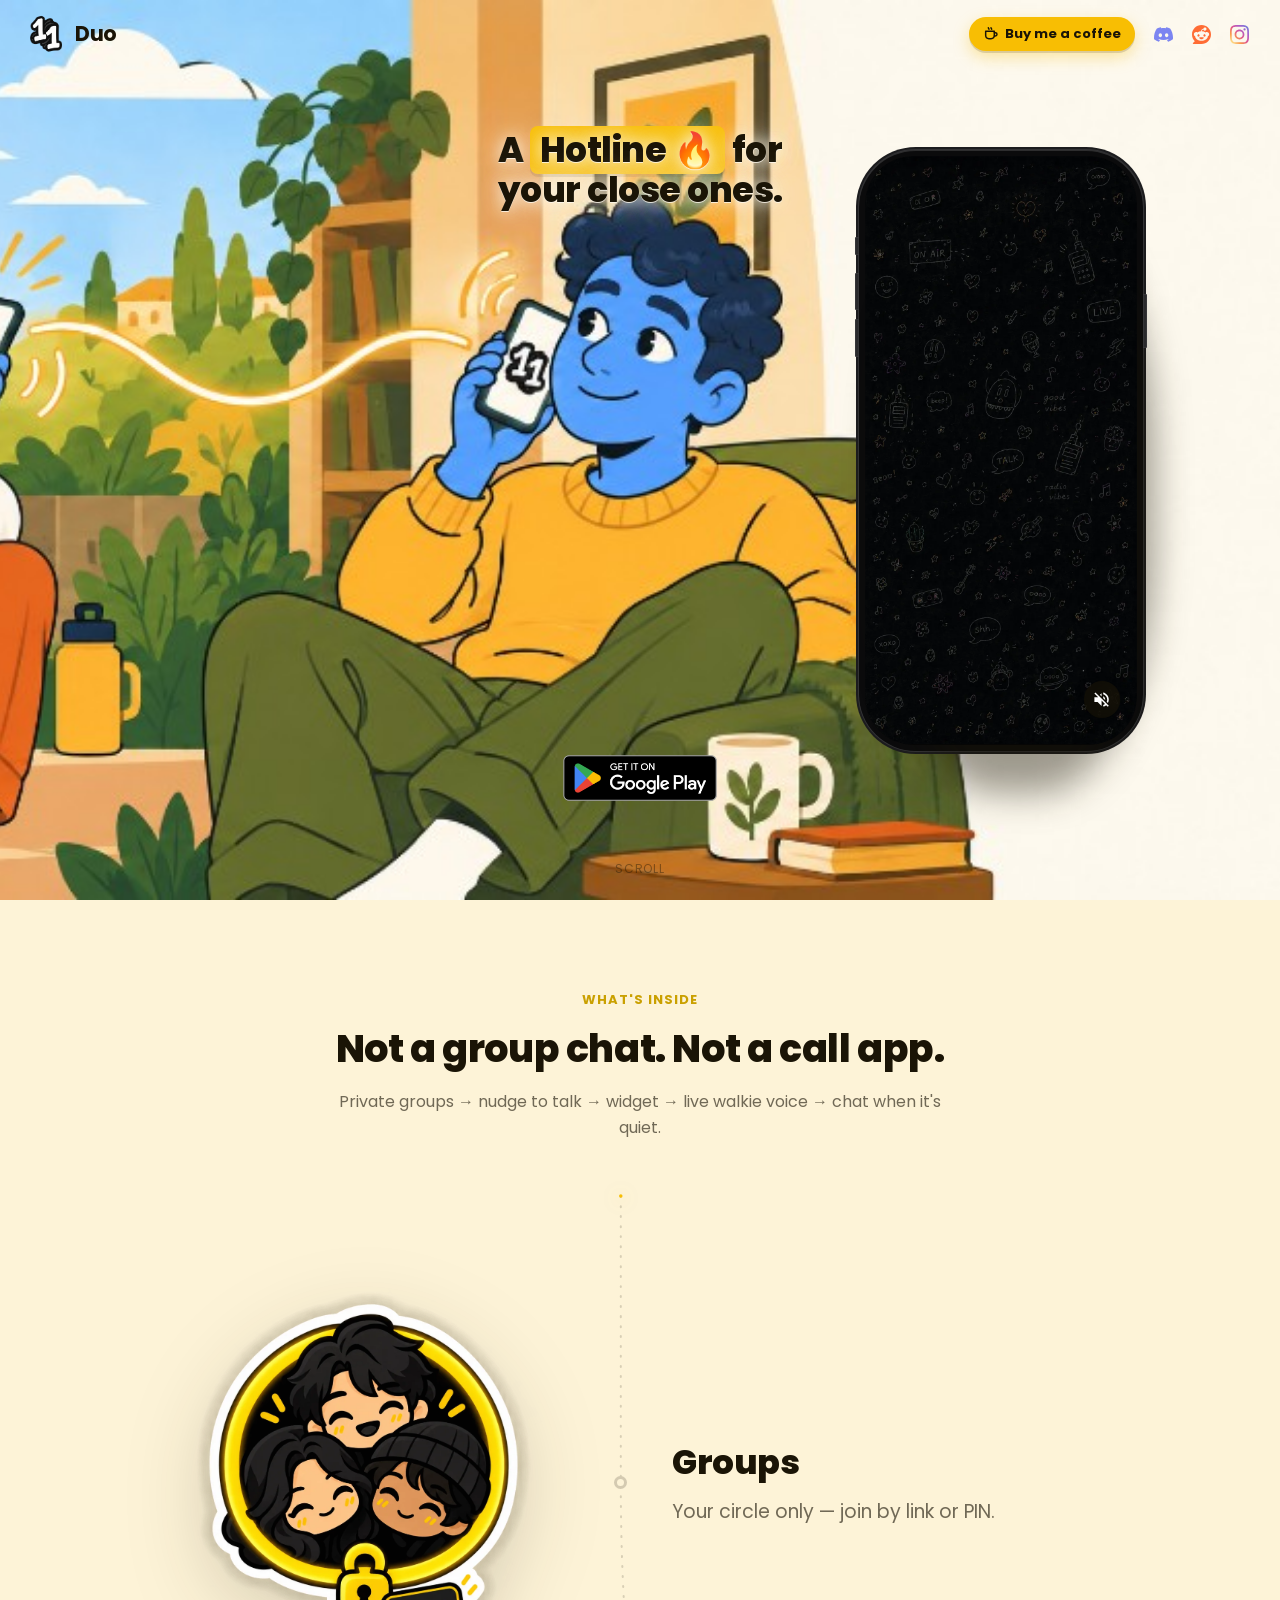
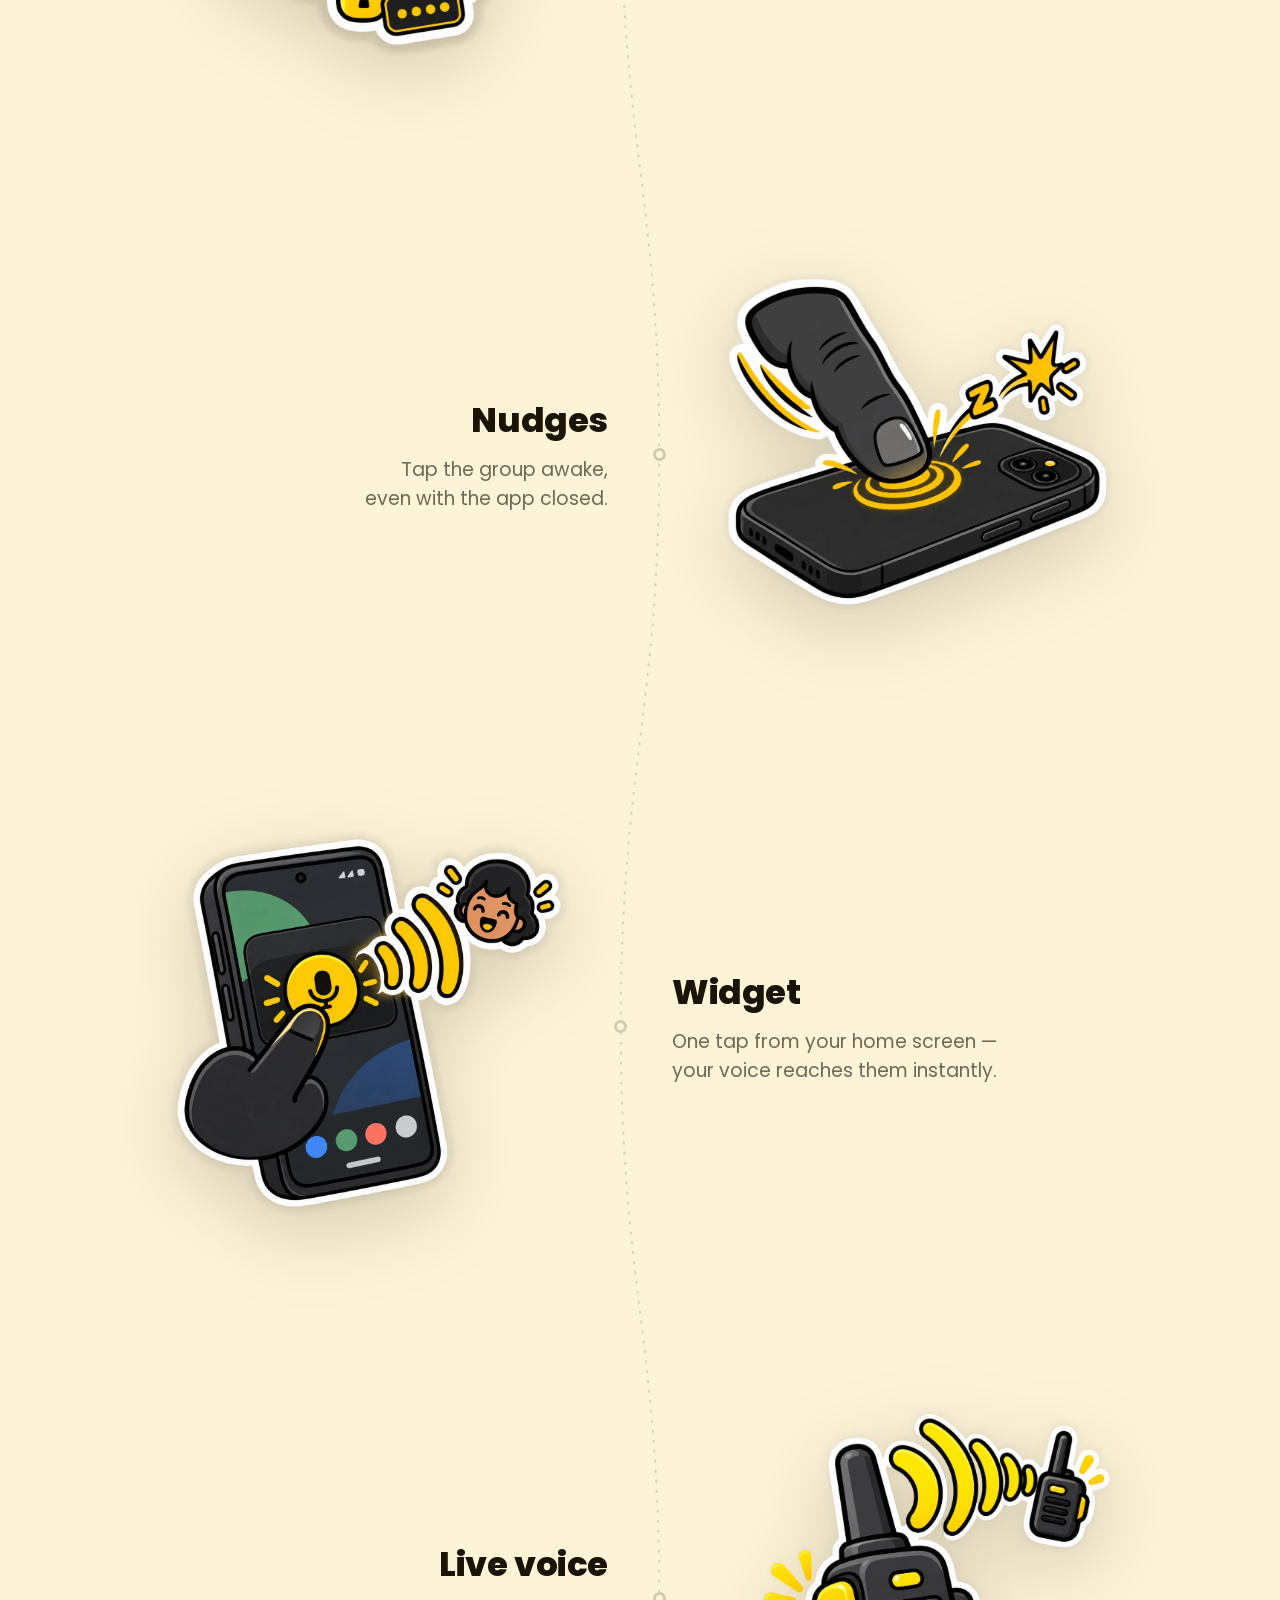
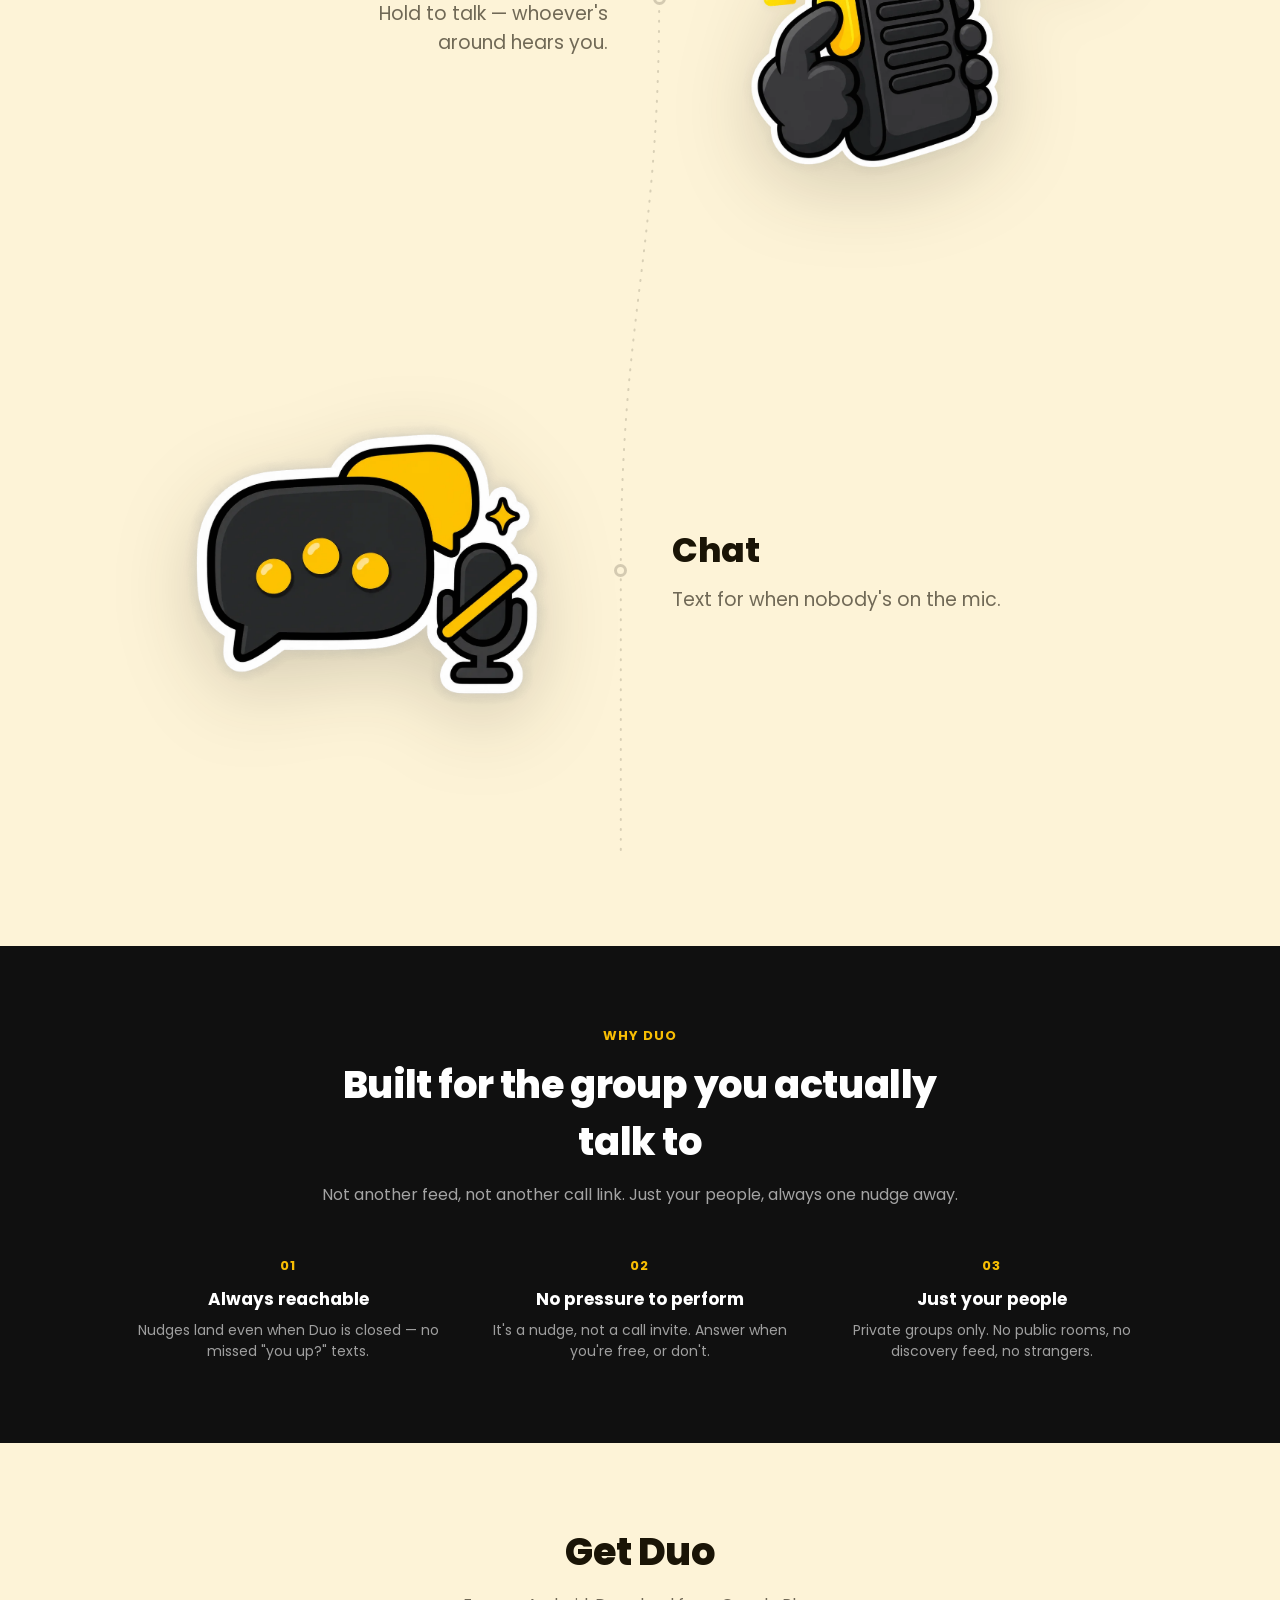
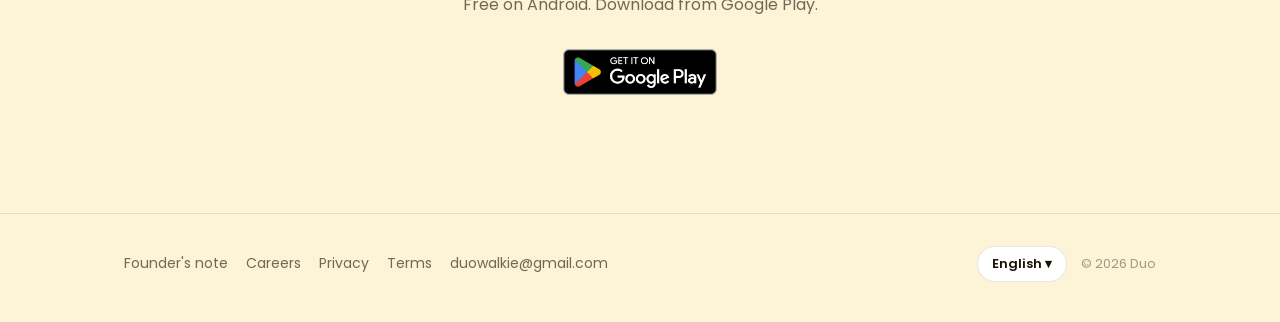
==== commit d3b21507: "Update hero tagline to Hotline, widget copy to instant, soften phone shadow Co-authored-by: Cursor <" ====
--- a/trial/index.html
+++ b/trial/index.html
@@ -171,7 +171,7 @@
           </div>
           <div class="feature-say">
             <h3 data-i18n="features.widget.title">Widget</h3>
-            <p data-i18n="features.widget.body">One tap from your home screen — your voice reaches them in 5 secs.</p>
+            <p data-i18n="features.widget.body">One tap from your home screen — your voice reaches them instantly.</p>
           </div>
         </article>
 
--- a/css/style.css
+++ b/css/style.css
@@ -363,10 +363,24 @@
   box-shadow:
     0 0 0 1px rgba(255, 255, 255, 0.1),
     0 0 0 3px #1c1c1e,
-    0 26px 52px rgba(26, 20, 6, 0.3),
     inset 0 1px 0 rgba(255, 255, 255, 0.14);
   z-index: 3;
   will-change: transform;
+}
+
+/* Soft shadow sitting behind the phone, offset down-right with the light */
+.phone-shell::before {
+  content: "";
+  position: absolute;
+  z-index: -1;
+  pointer-events: none;
+  top: 10%;
+  left: 8%;
+  right: -4%;
+  bottom: -7%;
+  border-radius: 42%;
+  background: rgba(26, 20, 6, 0.42);
+  filter: blur(18px);
 }
 
 /* hardware buttons */
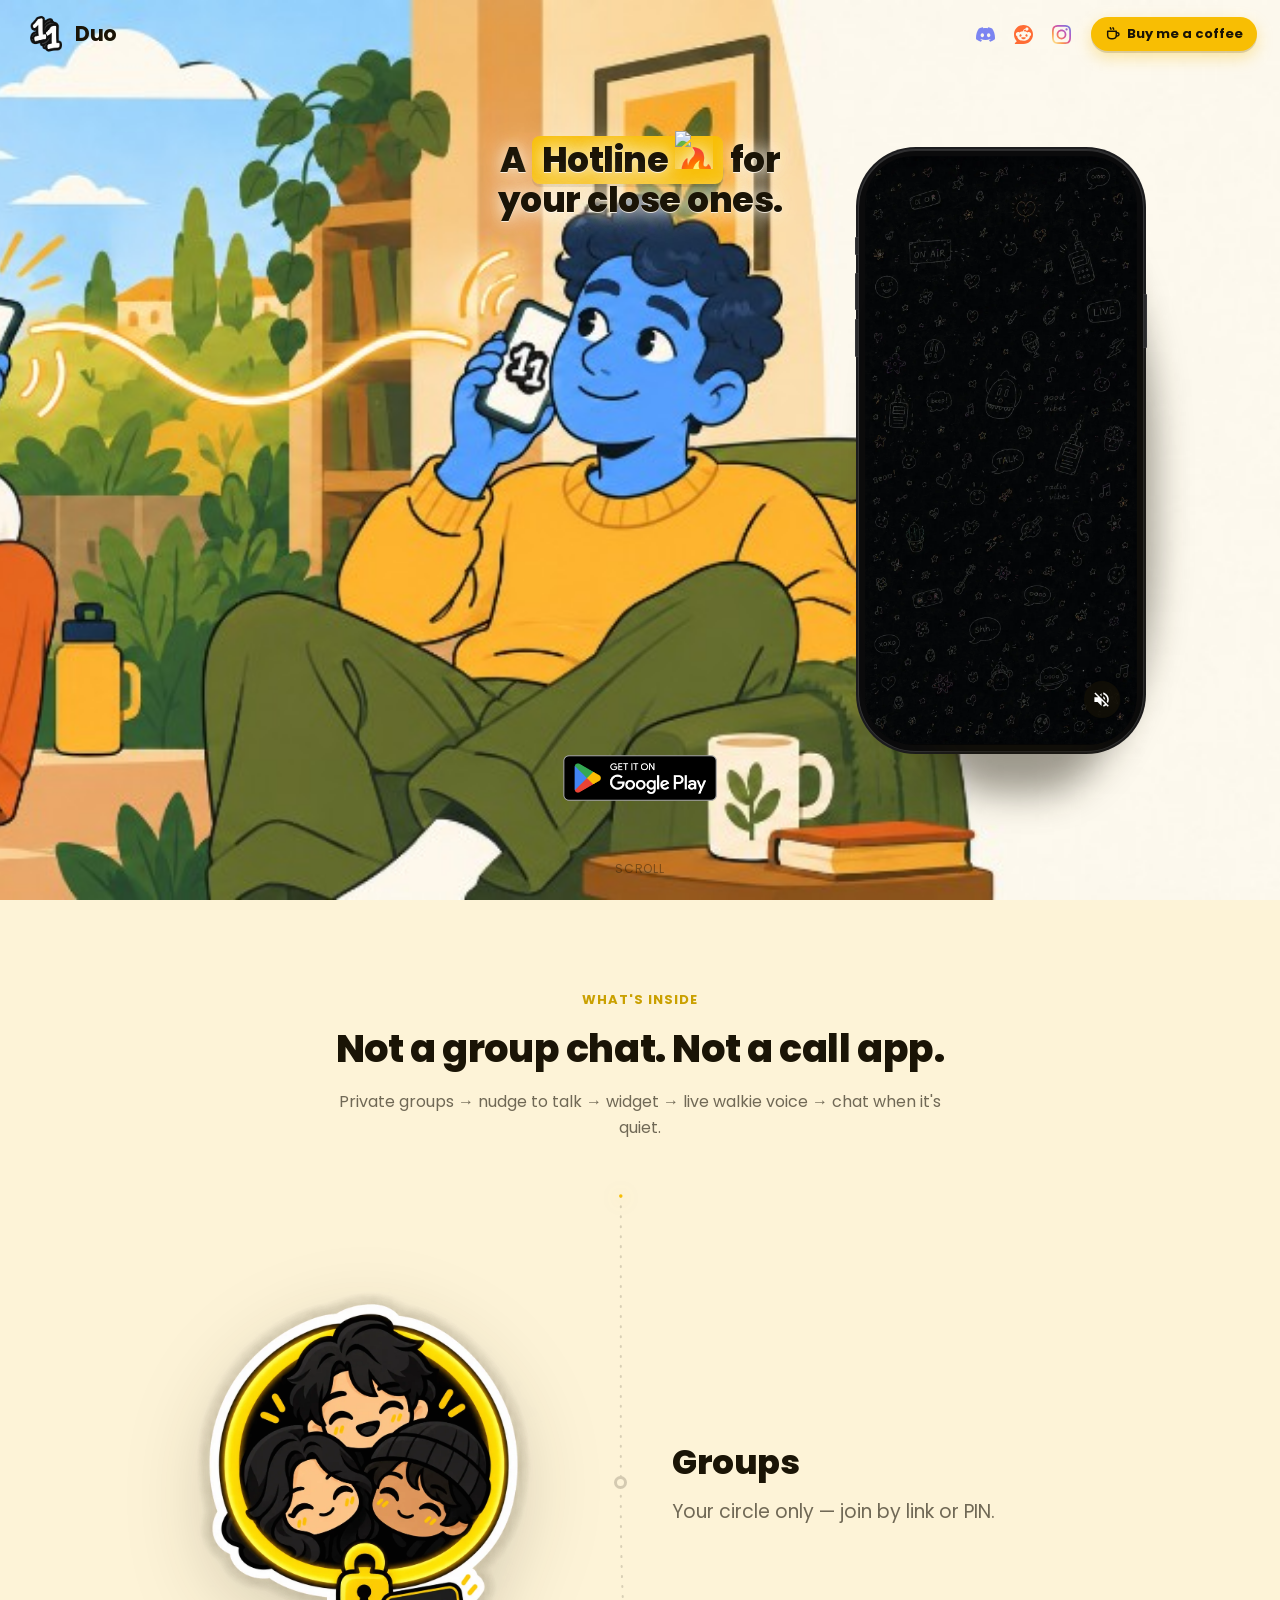
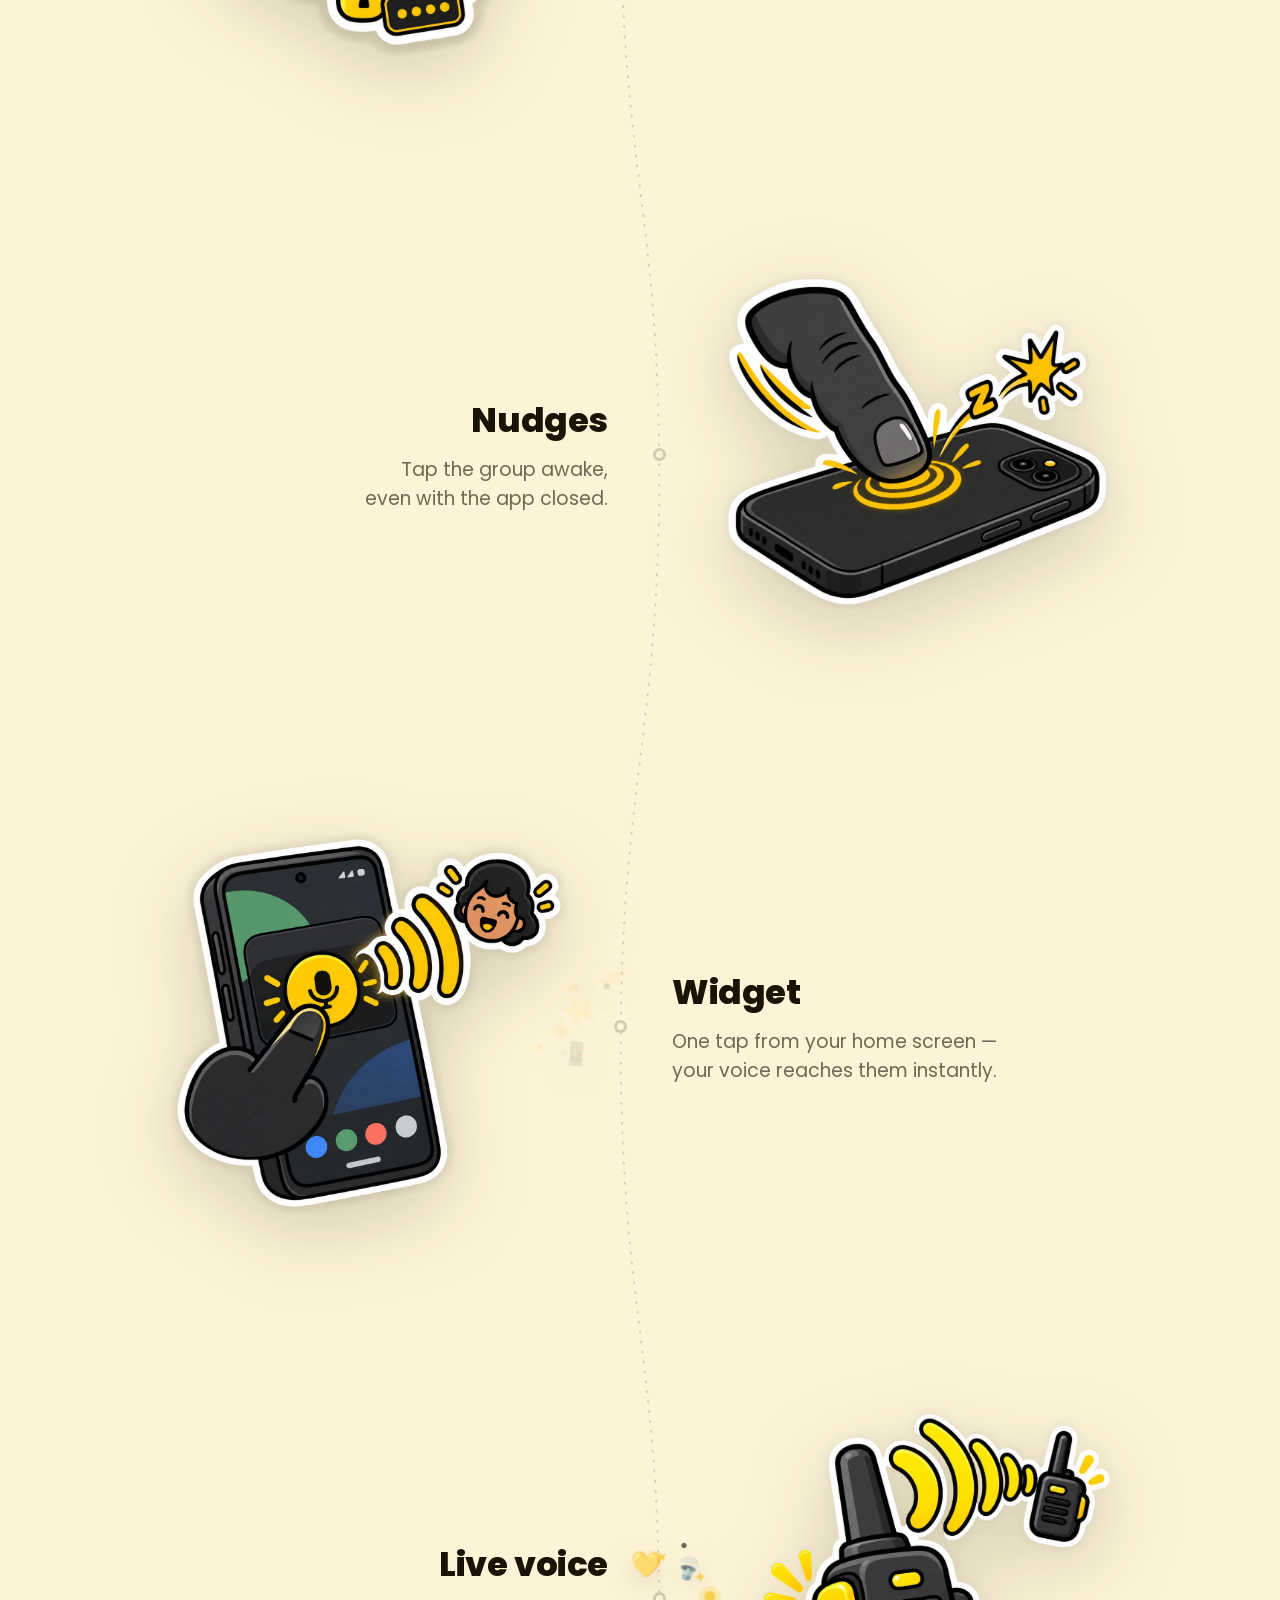
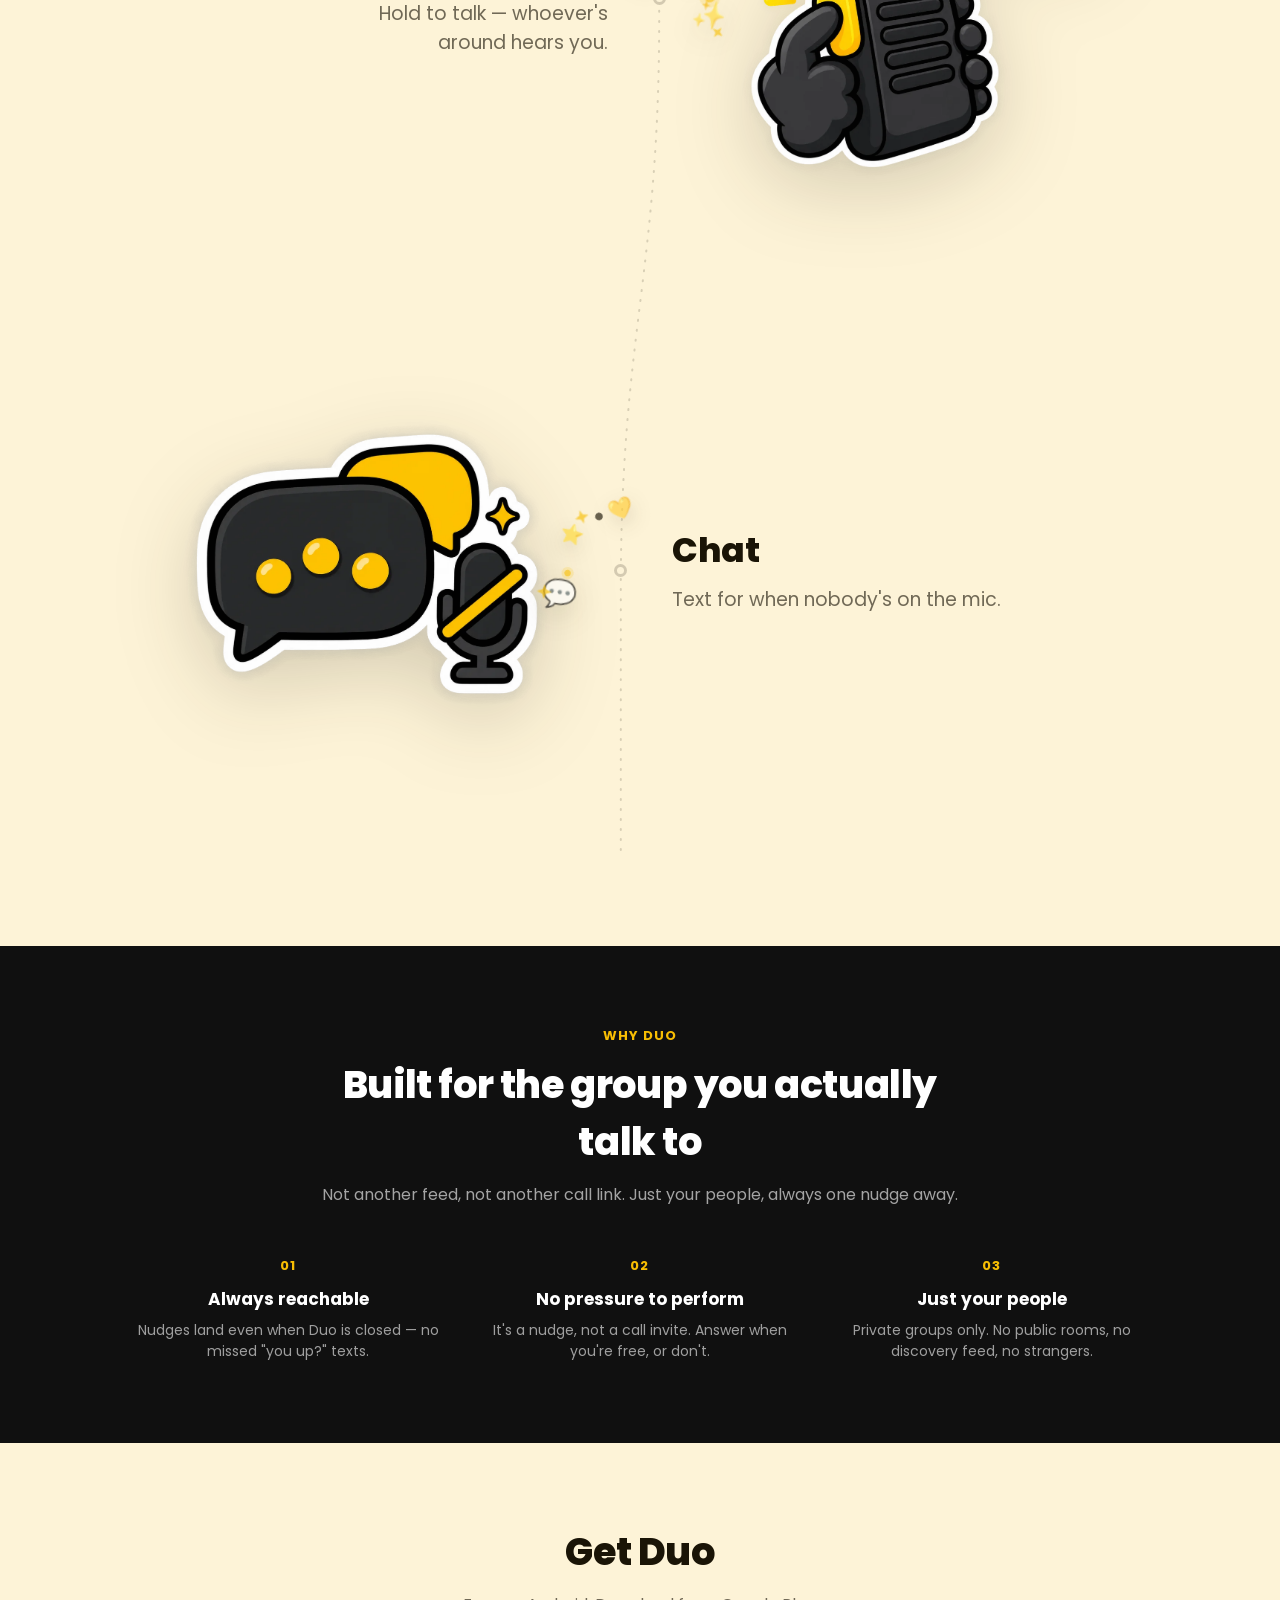
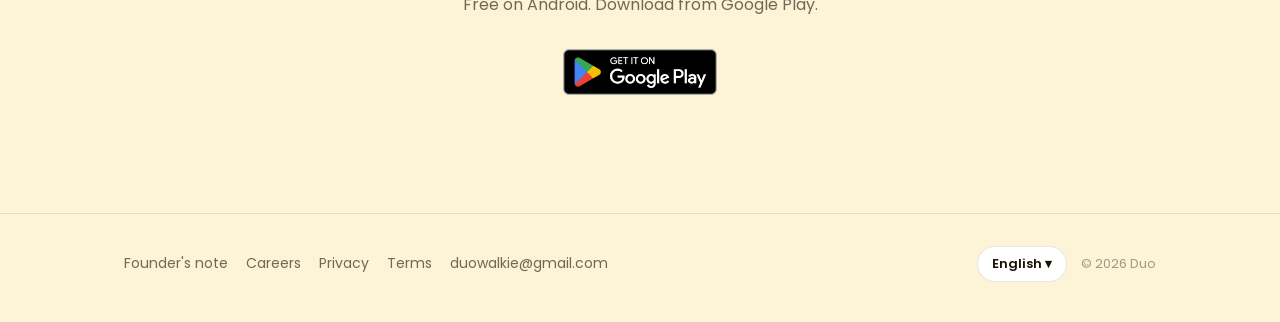
==== commit 33027a37: "Animated fire emoji in hero, grouped header actions, feature milestone celebrations Co-authored-by: " ====
--- a/trial/index.html
+++ b/trial/index.html
@@ -29,21 +29,23 @@
         <span class="brand-name">Duo</span>
       </a>
 
-      <nav class="social-list" aria-label="Duo on social media">
+      <div class="header-actions">
+        <nav class="social-list" aria-label="Duo on social media">
+          <a class="social-link" href="https://discord.com/invite/8R8MMz2Cd" target="_blank" rel="noopener" aria-label="Duo on Discord">
+            <img src="../assets/icons/discord.svg" alt="" width="18" height="18" loading="lazy" decoding="async" />
+          </a>
+          <a class="social-link" href="https://www.reddit.com/r/DuoWalkie/" target="_blank" rel="noopener" aria-label="Duo on Reddit">
+            <img src="../assets/icons/reddit.svg" alt="" width="18" height="18" loading="lazy" decoding="async" />
+          </a>
+          <a class="social-link" href="https://www.instagram.com/duo.walkie" target="_blank" rel="noopener" aria-label="Duo on Instagram">
+            <img src="../assets/icons/instagram.svg" alt="" width="18" height="18" loading="lazy" decoding="async" />
+          </a>
+        </nav>
         <a class="header-coffee" href="https://buymeacoffee.com/shivanshch7" target="_blank" rel="noopener" aria-label="Buy me a coffee">
           <svg viewBox="0 0 24 24" width="16" height="16" fill="none" stroke="currentColor" stroke-width="2.2" stroke-linecap="round" stroke-linejoin="round" aria-hidden="true"><path d="M4 8h13v6a5 5 0 0 1-5 5H9a5 5 0 0 1-5-5V8z"/><path d="M17 10h1.5a2.5 2.5 0 0 1 0 5H17"/><path d="M8 2.5c0 1 1 1.5 1 2.5M12 2.5c0 1 1 1.5 1 2.5"/></svg>
           <span data-i18n="cta.coffee">Buy me a coffee</span>
         </a>
-        <a class="social-link" href="https://discord.com/invite/8R8MMz2Cd" target="_blank" rel="noopener" aria-label="Duo on Discord">
-          <img src="../assets/icons/discord.svg" alt="" width="18" height="18" loading="lazy" decoding="async" />
-        </a>
-        <a class="social-link" href="https://www.reddit.com/r/DuoWalkie/" target="_blank" rel="noopener" aria-label="Duo on Reddit">
-          <img src="../assets/icons/reddit.svg" alt="" width="18" height="18" loading="lazy" decoding="async" />
-        </a>
-        <a class="social-link" href="https://www.instagram.com/duo.walkie" target="_blank" rel="noopener" aria-label="Duo on Instagram">
-          <img src="../assets/icons/instagram.svg" alt="" width="18" height="18" loading="lazy" decoding="async" />
-        </a>
-      </nav>
+      </div>
     </div>
   </header>
 
@@ -133,7 +135,7 @@
           <path class="feature-line-flow" fill="none" vector-effect="non-scaling-stroke" />
         </svg>
 
-        <article class="feature reveal">
+        <article class="feature reveal" data-feature="groups">
           <span class="feature-node" aria-hidden="true"></span>
           <div class="feature-art">
             <picture>
@@ -147,7 +149,7 @@
           </div>
         </article>
 
-        <article class="feature reveal">
+        <article class="feature reveal" data-feature="nudges">
           <span class="feature-node" aria-hidden="true"></span>
           <div class="feature-art">
             <picture>
@@ -161,7 +163,7 @@
           </div>
         </article>
 
-        <article class="feature reveal">
+        <article class="feature reveal" data-feature="widget">
           <span class="feature-node" aria-hidden="true"></span>
           <div class="feature-art">
             <picture>
@@ -175,7 +177,7 @@
           </div>
         </article>
 
-        <article class="feature reveal">
+        <article class="feature reveal" data-feature="voice">
           <span class="feature-node" aria-hidden="true"></span>
           <div class="feature-art">
             <picture>
@@ -189,7 +191,7 @@
           </div>
         </article>
 
-        <article class="feature reveal">
+        <article class="feature reveal" data-feature="chat">
           <span class="feature-node" aria-hidden="true"></span>
           <div class="feature-art">
             <picture>
--- a/css/style.css
+++ b/css/style.css
@@ -65,7 +65,7 @@
   backdrop-filter: blur(6px);
 }
 
-/* full bleed: brand hard left, socials hard right */
+/* full bleed: brand hard left, socials then the CTA hard right */
 .site-header .wrap {
   max-width: none;
   display: flex;
@@ -92,7 +92,13 @@
   line-height: 1;
 }
 
-/* ---------- social links (header, top right) ---------- */
+/* ---------- social links (header, left of the CTA) ---------- */
+
+.header-actions {
+  display: flex;
+  align-items: center;
+  gap: 8px;
+}
 
 .social-list {
   display: flex;
@@ -325,6 +331,13 @@
   padding: 0 10px;
   border-radius: 8px;
   box-shadow: 0 3px 0 rgba(26,20,6,0.12);
+}
+
+.live-emoji img {
+  display: inline-block;
+  width: 1.1em;
+  height: 1.1em;
+  vertical-align: -0.18em;
 }
 
 .hero-sub {
@@ -588,6 +601,12 @@
   padding: clamp(36px, 6vw, 76px) 0;
   position: relative;
   z-index: 1;
+  scroll-snap-align: center;
+  scroll-margin: 8vh;
+}
+
+@media (pointer: coarse) and (prefers-reduced-motion: no-preference) {
+  .feature { scroll-snap-stop: always; }
 }
 
 .feature:nth-of-type(even) .feature-art { order: 2; }
@@ -642,6 +661,115 @@
   transform: scale(1.12);
 }
 
+.feature-node.is-celebrating::after {
+  content: "";
+  position: absolute;
+  inset: -7px;
+  border-radius: inherit;
+  border: 2px solid var(--yellow);
+  animation: node-ring 720ms ease-out forwards;
+  pointer-events: none;
+}
+
+@keyframes node-ring {
+  0% { transform: scale(0.55); opacity: 0.95; }
+  100% { transform: scale(2.6); opacity: 0; }
+}
+
+/* Milestone celebration: a sticker pops at the dot, and a short burst
+   of emoji plus sparks falls away with gravity. */
+.milestone-burst {
+  position: absolute;
+  left: 50%;
+  top: 50%;
+  width: 0;
+  height: 0;
+  z-index: 4;
+  pointer-events: none;
+  overflow: visible;
+}
+
+.burst-bit {
+  position: absolute;
+  left: 0;
+  top: 0;
+  line-height: 1;
+  font-size: 22px;
+  font-family: "Apple Color Emoji", "Segoe UI Emoji", "Noto Color Emoji", sans-serif;
+  user-select: none;
+  will-change: transform, opacity;
+  filter: drop-shadow(0 8px 10px rgba(26, 20, 6, 0.18));
+}
+
+.burst-spark {
+  width: 9px;
+  height: 9px;
+  border-radius: 50%;
+  background: var(--yellow);
+  box-shadow: 0 0 0 4px rgba(248, 190, 3, 0.28);
+  font-size: 0;
+  filter: none;
+}
+
+.burst-spark.is-ink {
+  width: 6px;
+  height: 6px;
+  background: var(--ink);
+  box-shadow: none;
+}
+
+.burst-spark.is-star {
+  width: 12px;
+  height: 12px;
+  border-radius: 1px;
+  background: var(--yellow);
+  box-shadow: none;
+  clip-path: polygon(50% 0%, 62% 35%, 100% 50%, 62% 65%, 50% 100%, 38% 65%, 0% 50%, 38% 35%);
+}
+
+.milestone-sticker {
+  position: absolute;
+  left: 50%;
+  top: 50%;
+  width: 46px;
+  height: 46px;
+  margin: -80px 0 0 -23px;
+  border-radius: 14px;
+  background: var(--yellow);
+  color: var(--ink);
+  display: grid;
+  place-items: center;
+  z-index: 5;
+  pointer-events: none;
+  box-shadow:
+    0 4px 0 rgba(26, 20, 6, 0.12),
+    0 16px 28px rgba(26, 20, 6, 0.16);
+  animation: sticker-pop 860ms cubic-bezier(0.16, 0.84, 0.24, 1) forwards;
+}
+
+.milestone-sticker svg { display: block; width: 22px; height: 22px; }
+
+.feature:nth-of-type(odd) .milestone-sticker { margin-left: -42px; }
+.feature:nth-of-type(even) .milestone-sticker { margin-left: -4px; }
+
+@keyframes sticker-pop {
+  0% { transform: scale(0.15) rotate(-16deg); opacity: 0; }
+  28% { transform: scale(1.14) rotate(8deg); opacity: 1; }
+  48% { transform: scale(0.96) rotate(-3deg); opacity: 1; }
+  68% { transform: scale(1.04) rotate(2deg); opacity: 1; }
+  100% { transform: scale(0.9) rotate(0deg) translateY(-10px); opacity: 0; }
+}
+
+.feature.is-celebrating .feature-art img {
+  animation: art-pop 760ms cubic-bezier(0.18, 0.9, 0.22, 1);
+}
+
+@keyframes art-pop {
+  0% { transform: scale(0.92) rotate(-2deg); }
+  42% { transform: scale(1.05) rotate(1.4deg); }
+  100% { transform: scale(1) rotate(0deg); }
+}
+
 .feature-art img {
   width: 100%;
   max-width: 420px;
@@ -649,6 +777,13 @@
   margin: 0 auto;
   filter: drop-shadow(0 22px 40px rgba(26, 20, 6, 0.18));
 }
+
+.feature-say {
+  position: relative;
+  z-index: 4;
+}
+
+.feature-art { position: relative; z-index: 1; }
 
 .feature-say h3 {
   font-size: clamp(24px, 3.4vw, 34px);
@@ -940,6 +1075,9 @@
   .feature-list { --bow: 0px; }
   .feature-node,
   .feature:nth-of-type(even) .feature-node { left: 6px; }
+
+  .feature:nth-of-type(odd) .milestone-sticker,
+  .feature:nth-of-type(even) .milestone-sticker { margin-left: -23px; }
 }
 
 @media (max-width: 720px) {
@@ -985,6 +1123,13 @@
   }
 }
 
+@media (pointer: coarse) and (prefers-reduced-motion: no-preference) {
+  html {
+    scroll-snap-type: y proximity;
+    scroll-padding-top: var(--header-h);
+  }
+}
+
 @media (prefers-reduced-motion: reduce) {
   /* no travel — the slides cross-fade in place instead */
   .hero-slide {
@@ -995,7 +1140,11 @@
   .hero-slide.is-active { opacity: 1; }
   .hero-slide.is-parked { transition: none; }
   .reveal { opacity: 1; transform: none; transition: none; }
+  .feature { scroll-snap-align: none; scroll-snap-stop: normal; }
   .feature-node { transition: none; }
+  .feature-node.is-celebrating::after,
+  .milestone-sticker,
+  .feature.is-celebrating .feature-art img { animation: none; }
   .phone-shell { transform: none !important; }
 }
 
@@ -1077,7 +1226,7 @@
   display: inline-flex;
   align-items: center;
   gap: 6px;
-  margin-right: 8px;
+  margin-left: 4px;
   padding: 7px 14px;
   border-radius: 999px;
   background: var(--yellow);
@@ -1095,7 +1244,7 @@
 }
 
 @media (max-width: 560px) {
-  .header-coffee { padding: 8px; margin-right: 4px; }
+  .header-coffee { padding: 8px; margin-left: 2px; }
   .header-coffee span { display: none; }
 }
 
